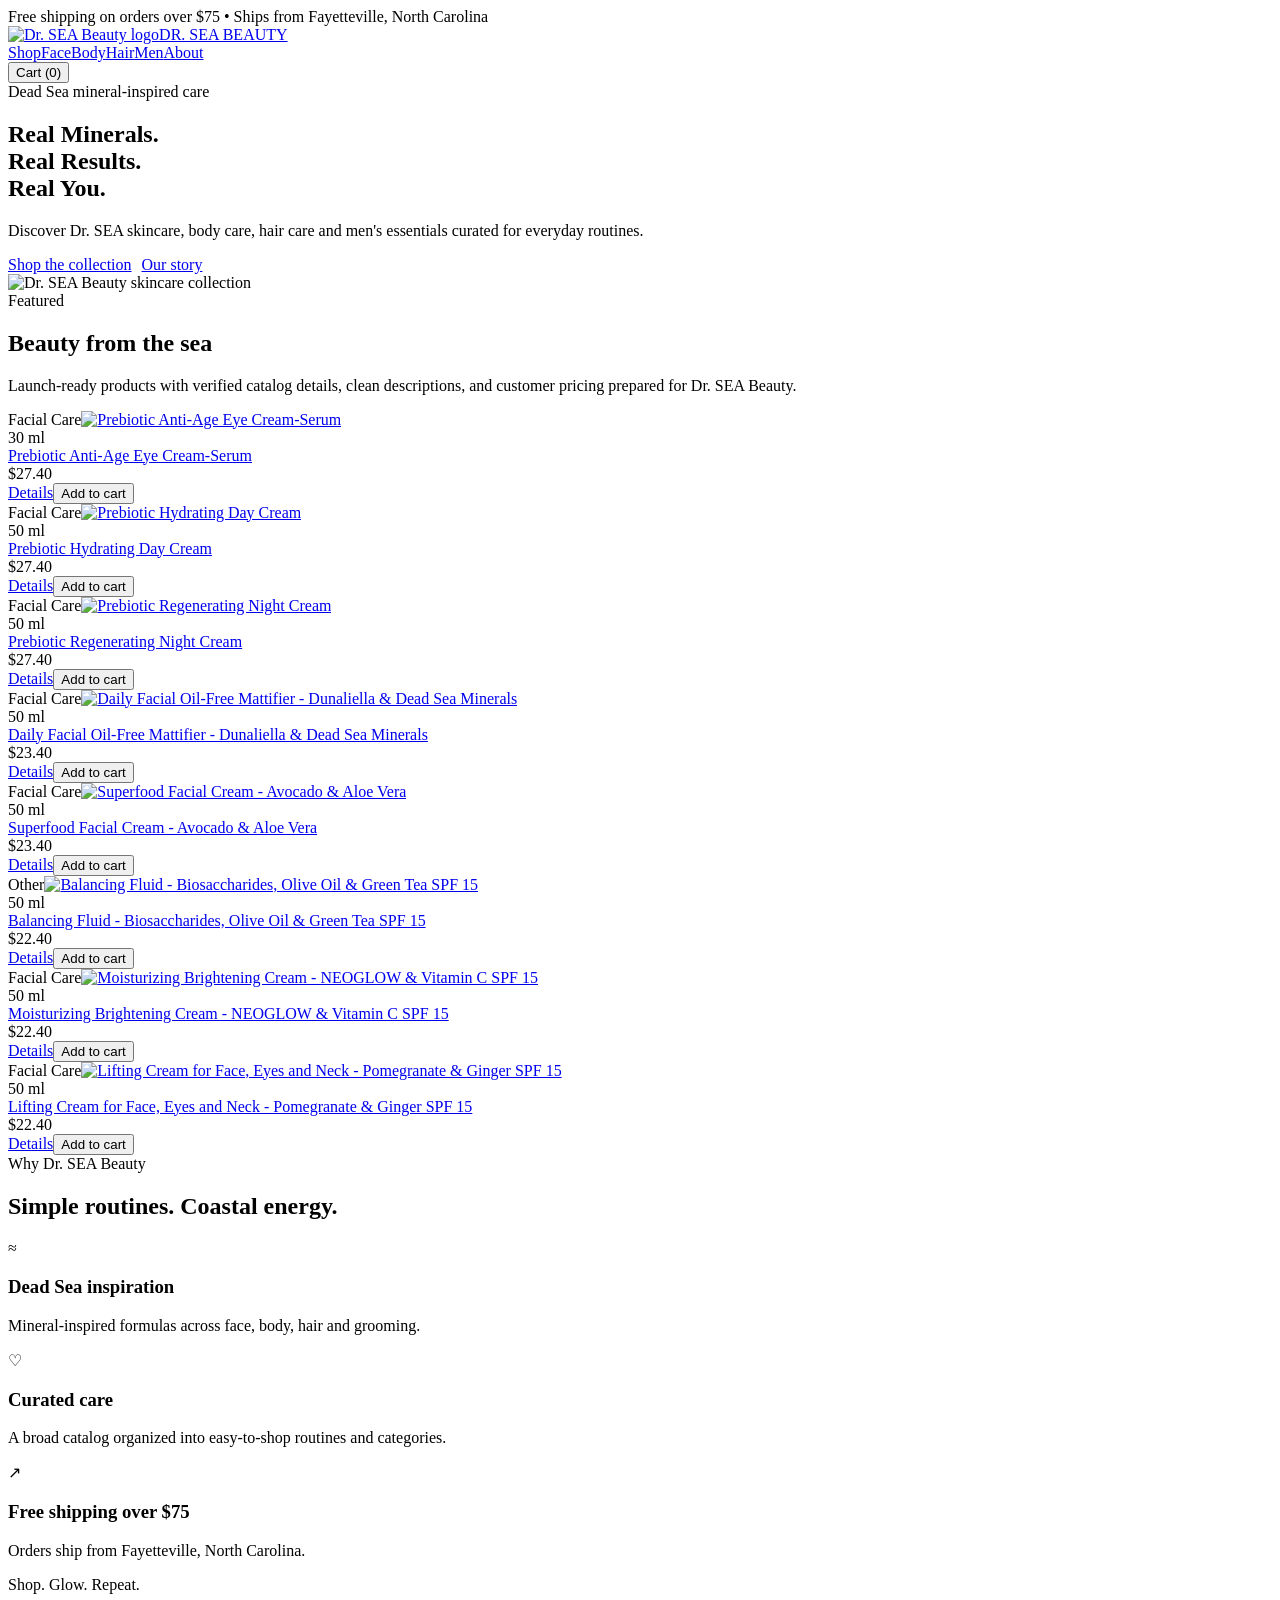
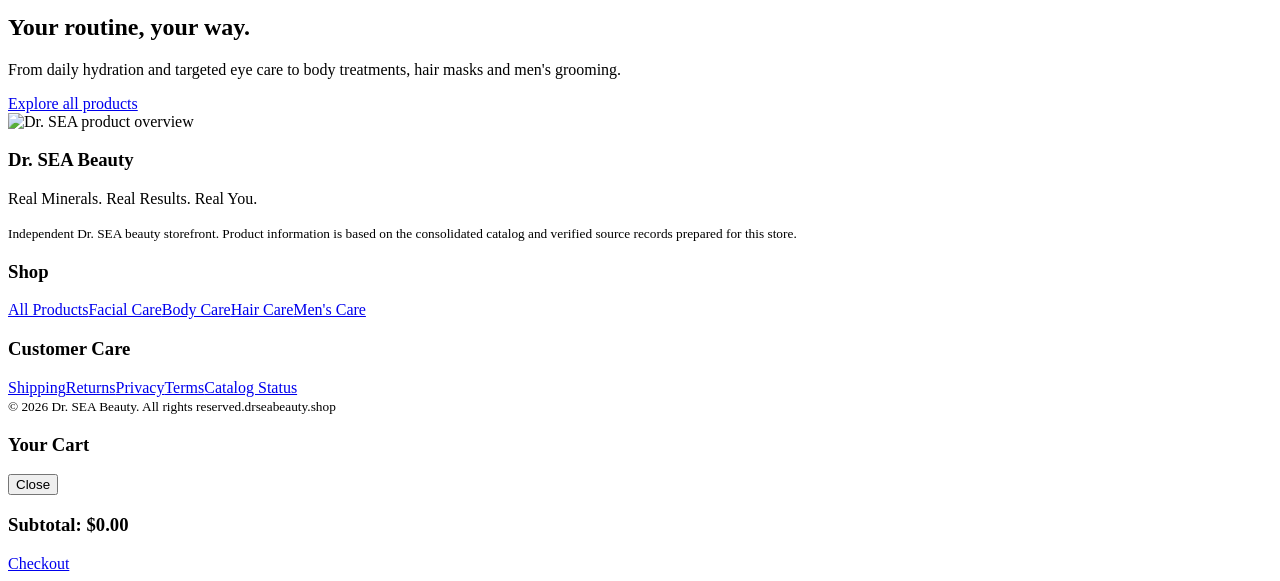
==== index.html @ 1efae799 "Launch Dr. SEA Beauty storefront" ====
<!doctype html><html lang="en"><head><meta charset="utf-8"><meta name="viewport" content="width=device-width,initial-scale=1">
<title>Dr. SEA Beauty | Dead Sea Skincare, Body &amp; Hair Care</title><meta name="description" content="Shop Dr. SEA Beauty for Dead Sea mineral-inspired skincare, body care, hair care and men&#x27;s grooming. Free shipping on orders over $75."><link rel="canonical" href="https://drseabeauty.shop/">
<meta name="theme-color" content="#164b5d"><link rel="icon" href="assets/images/logo.png"><link rel="stylesheet" href="assets/css/site.css"></head><body>
<div class="announcement">Free shipping on orders over $75 • Ships from Fayetteville, North Carolina</div>
<header class="header"><div class="container nav">
<a class="brand" href="index.html"><img src="assets/images/logo.png" alt="Dr. SEA Beauty logo"><span>DR. SEA BEAUTY</span></a>
<nav class="navlinks"><a href="shop.html">Shop</a><a href="shop.html?category=Facial%20Care">Face</a><a href="shop.html?category=Body%20Care">Body</a><a href="shop.html?category=Hair%20Care">Hair</a><a href="shop.html?category=Men%27s%20Care">Men</a><a href="about.html">About</a></nav>
<button class="cart-btn" onclick="openCart()">Cart (<span data-cart-count>0</span>)</button>
</div></header>
<section class="hero"><div class="container hero-grid"><div><div class="eyebrow">Dead Sea mineral-inspired care</div><h1>Real Minerals.<br>Real Results.<br>Real You.</h1><p>Discover Dr. SEA skincare, body care, hair care and men's essentials curated for everyday routines.</p><div style="display:flex;gap:10px;flex-wrap:wrap"><a class="btn" href="shop.html">Shop the collection</a><a class="btn secondary" href="about.html">Our story</a></div></div><div class="hero-art"><img src="assets/images/hero.png" alt="Dr. SEA Beauty skincare collection"></div></div></section>
<section class="section"><div class="container"><div class="section-head"><div><div class="eyebrow">Featured</div><h2>Beauty from the sea</h2></div><p>Launch-ready products with verified catalog details, clean descriptions, and customer pricing prepared for Dr. SEA Beauty.</p></div><div class="grid"><article class="card" data-category="Facial Care" data-title="prebiotic anti-age eye cream-serum">
<div class="card-media"><span class="badge">Facial Care</span><a href="products/dr-sea-prebiotic-anti-age-eye-cream-serum.html"><img loading="lazy" src="assets/products/DRSEA-1000-main.jpg" alt="Prebiotic Anti-Age Eye Cream-Serum"></a></div>
<div class="card-body"><div class="muted">30 ml</div><a class="card-title" href="products/dr-sea-prebiotic-anti-age-eye-cream-serum.html">Prebiotic Anti-Age Eye Cream-Serum</a><div class="price">$27.40</div>
<div class="card-actions"><a class="btn secondary" href="products/dr-sea-prebiotic-anti-age-eye-cream-serum.html">Details</a><button class="btn" data-add="{&quot;sku&quot;:&quot;DRSEA-1000&quot;,&quot;title&quot;:&quot;Prebiotic Anti-Age Eye Cream-Serum&quot;,&quot;size&quot;:&quot;30 ml&quot;,&quot;price&quot;:27.4,&quot;image&quot;:&quot;assets/products/DRSEA-1000-main.jpg&quot;}">Add to cart</button></div></div></article><article class="card" data-category="Facial Care" data-title="prebiotic hydrating day cream">
<div class="card-media"><span class="badge">Facial Care</span><a href="products/dr-sea-prebiotic-hydrating-day-cream.html"><img loading="lazy" src="assets/products/DRSEA-1001-main.jpg" alt="Prebiotic Hydrating Day Cream"></a></div>
<div class="card-body"><div class="muted">50 ml</div><a class="card-title" href="products/dr-sea-prebiotic-hydrating-day-cream.html">Prebiotic Hydrating Day Cream</a><div class="price">$27.40</div>
<div class="card-actions"><a class="btn secondary" href="products/dr-sea-prebiotic-hydrating-day-cream.html">Details</a><button class="btn" data-add="{&quot;sku&quot;:&quot;DRSEA-1001&quot;,&quot;title&quot;:&quot;Prebiotic Hydrating Day Cream&quot;,&quot;size&quot;:&quot;50 ml&quot;,&quot;price&quot;:27.4,&quot;image&quot;:&quot;assets/products/DRSEA-1001-main.jpg&quot;}">Add to cart</button></div></div></article><article class="card" data-category="Facial Care" data-title="prebiotic regenerating night cream">
<div class="card-media"><span class="badge">Facial Care</span><a href="products/dr-sea-prebiotic-regenerating-night-cream.html"><img loading="lazy" src="assets/products/DRSEA-1002-main.jpg" alt="Prebiotic Regenerating Night Cream"></a></div>
<div class="card-body"><div class="muted">50 ml</div><a class="card-title" href="products/dr-sea-prebiotic-regenerating-night-cream.html">Prebiotic Regenerating Night Cream</a><div class="price">$27.40</div>
<div class="card-actions"><a class="btn secondary" href="products/dr-sea-prebiotic-regenerating-night-cream.html">Details</a><button class="btn" data-add="{&quot;sku&quot;:&quot;DRSEA-1002&quot;,&quot;title&quot;:&quot;Prebiotic Regenerating Night Cream&quot;,&quot;size&quot;:&quot;50 ml&quot;,&quot;price&quot;:27.4,&quot;image&quot;:&quot;assets/products/DRSEA-1002-main.jpg&quot;}">Add to cart</button></div></div></article><article class="card" data-category="Facial Care" data-title="daily facial oil-free mattifier - dunaliella &amp; dead sea minerals">
<div class="card-media"><span class="badge">Facial Care</span><a href="products/dr-sea-daily-facial-oil-free-mattifier-dunaliella-and-dead-sea-minerals.html"><img loading="lazy" src="assets/products/DRSEA-1003-main.jpg" alt="Daily Facial Oil-Free Mattifier - Dunaliella &amp; Dead Sea Minerals"></a></div>
<div class="card-body"><div class="muted">50 ml</div><a class="card-title" href="products/dr-sea-daily-facial-oil-free-mattifier-dunaliella-and-dead-sea-minerals.html">Daily Facial Oil-Free Mattifier - Dunaliella &amp; Dead Sea Minerals</a><div class="price">$23.40</div>
<div class="card-actions"><a class="btn secondary" href="products/dr-sea-daily-facial-oil-free-mattifier-dunaliella-and-dead-sea-minerals.html">Details</a><button class="btn" data-add="{&quot;sku&quot;:&quot;DRSEA-1003&quot;,&quot;title&quot;:&quot;Daily Facial Oil-Free Mattifier - Dunaliella &amp; Dead Sea Minerals&quot;,&quot;size&quot;:&quot;50 ml&quot;,&quot;price&quot;:23.4,&quot;image&quot;:&quot;assets/products/DRSEA-1003-main.jpg&quot;}">Add to cart</button></div></div></article><article class="card" data-category="Facial Care" data-title="superfood facial cream - avocado &amp; aloe vera">
<div class="card-media"><span class="badge">Facial Care</span><a href="products/dr-sea-superfood-facial-cream-avocado-and-aloe-vera.html"><img loading="lazy" src="assets/products/DRSEA-1004-main.jpg" alt="Superfood Facial Cream - Avocado &amp; Aloe Vera"></a></div>
<div class="card-body"><div class="muted">50 ml</div><a class="card-title" href="products/dr-sea-superfood-facial-cream-avocado-and-aloe-vera.html">Superfood Facial Cream - Avocado &amp; Aloe Vera</a><div class="price">$23.40</div>
<div class="card-actions"><a class="btn secondary" href="products/dr-sea-superfood-facial-cream-avocado-and-aloe-vera.html">Details</a><button class="btn" data-add="{&quot;sku&quot;:&quot;DRSEA-1004&quot;,&quot;title&quot;:&quot;Superfood Facial Cream - Avocado &amp; Aloe Vera&quot;,&quot;size&quot;:&quot;50 ml&quot;,&quot;price&quot;:23.4,&quot;image&quot;:&quot;assets/products/DRSEA-1004-main.jpg&quot;}">Add to cart</button></div></div></article><article class="card" data-category="Other" data-title="balancing fluid - biosaccharides, olive oil &amp; green tea spf 15">
<div class="card-media"><span class="badge">Other</span><a href="products/dr-sea-balancing-fluid-biosaccharides-olive-oil-and-green-tea-spf-15.html"><img loading="lazy" src="assets/products/DRSEA-1005-main.jpg" alt="Balancing Fluid - Biosaccharides, Olive Oil &amp; Green Tea SPF 15"></a></div>
<div class="card-body"><div class="muted">50 ml</div><a class="card-title" href="products/dr-sea-balancing-fluid-biosaccharides-olive-oil-and-green-tea-spf-15.html">Balancing Fluid - Biosaccharides, Olive Oil &amp; Green Tea SPF 15</a><div class="price">$22.40</div>
<div class="card-actions"><a class="btn secondary" href="products/dr-sea-balancing-fluid-biosaccharides-olive-oil-and-green-tea-spf-15.html">Details</a><button class="btn" data-add="{&quot;sku&quot;:&quot;DRSEA-1005&quot;,&quot;title&quot;:&quot;Balancing Fluid - Biosaccharides, Olive Oil &amp; Green Tea SPF 15&quot;,&quot;size&quot;:&quot;50 ml&quot;,&quot;price&quot;:22.4,&quot;image&quot;:&quot;assets/products/DRSEA-1005-main.jpg&quot;}">Add to cart</button></div></div></article><article class="card" data-category="Facial Care" data-title="moisturizing brightening cream - neoglow &amp; vitamin c spf 15">
<div class="card-media"><span class="badge">Facial Care</span><a href="products/dr-sea-moisturizing-brightening-cream-neoglow-and-vitamin-c-spf-15.html"><img loading="lazy" src="assets/products/DRSEA-1006-main.jpg" alt="Moisturizing Brightening Cream - NEOGLOW &amp; Vitamin C SPF 15"></a></div>
<div class="card-body"><div class="muted">50 ml</div><a class="card-title" href="products/dr-sea-moisturizing-brightening-cream-neoglow-and-vitamin-c-spf-15.html">Moisturizing Brightening Cream - NEOGLOW &amp; Vitamin C SPF 15</a><div class="price">$22.40</div>
<div class="card-actions"><a class="btn secondary" href="products/dr-sea-moisturizing-brightening-cream-neoglow-and-vitamin-c-spf-15.html">Details</a><button class="btn" data-add="{&quot;sku&quot;:&quot;DRSEA-1006&quot;,&quot;title&quot;:&quot;Moisturizing Brightening Cream - NEOGLOW &amp; Vitamin C SPF 15&quot;,&quot;size&quot;:&quot;50 ml&quot;,&quot;price&quot;:22.4,&quot;image&quot;:&quot;assets/products/DRSEA-1006-main.jpg&quot;}">Add to cart</button></div></div></article><article class="card" data-category="Facial Care" data-title="lifting cream for face, eyes and neck - pomegranate &amp; ginger spf 15">
<div class="card-media"><span class="badge">Facial Care</span><a href="products/dr-sea-lifting-cream-for-face-eyes-and-neck-pomegranate-and-ginger-spf-15.html"><img loading="lazy" src="assets/products/DRSEA-1007-main.jpg" alt="Lifting Cream for Face, Eyes and Neck - Pomegranate &amp; Ginger SPF 15"></a></div>
<div class="card-body"><div class="muted">50 ml</div><a class="card-title" href="products/dr-sea-lifting-cream-for-face-eyes-and-neck-pomegranate-and-ginger-spf-15.html">Lifting Cream for Face, Eyes and Neck - Pomegranate &amp; Ginger SPF 15</a><div class="price">$22.40</div>
<div class="card-actions"><a class="btn secondary" href="products/dr-sea-lifting-cream-for-face-eyes-and-neck-pomegranate-and-ginger-spf-15.html">Details</a><button class="btn" data-add="{&quot;sku&quot;:&quot;DRSEA-1007&quot;,&quot;title&quot;:&quot;Lifting Cream for Face, Eyes and Neck - Pomegranate &amp; Ginger SPF 15&quot;,&quot;size&quot;:&quot;50 ml&quot;,&quot;price&quot;:22.4,&quot;image&quot;:&quot;assets/products/DRSEA-1007-main.jpg&quot;}">Add to cart</button></div></div></article></div></div></section>
<section class="section soft"><div class="container"><div class="section-head"><div><div class="eyebrow">Why Dr. SEA Beauty</div><h2>Simple routines. Coastal energy.</h2></div></div><div class="feature-grid"><div class="feature"><div class="icon">≈</div><h3>Dead Sea inspiration</h3><p class="muted">Mineral-inspired formulas across face, body, hair and grooming.</p></div><div class="feature"><div class="icon">♡</div><h3>Curated care</h3><p class="muted">A broad catalog organized into easy-to-shop routines and categories.</p></div><div class="feature"><div class="icon">↗</div><h3>Free shipping over $75</h3><p class="muted">Orders ship from Fayetteville, North Carolina.</p></div></div></div></section>
<section class="section sand"><div class="container hero-grid" style="min-height:auto"><div><div class="eyebrow">Shop. Glow. Repeat.</div><h2>Your routine, your way.</h2><p class="muted">From daily hydration and targeted eye care to body treatments, hair masks and men's grooming.</p><a class="btn" href="shop.html">Explore all products</a></div><div class="hero-art"><img src="assets/images/overview.png" alt="Dr. SEA product overview"></div></div></section>
<footer class="footer"><div class="container">
<div class="footer-grid"><div><h3>Dr. SEA Beauty</h3><p>Real Minerals. Real Results. Real You.</p><small>Independent Dr. SEA beauty storefront. Product information is based on the consolidated catalog and verified source records prepared for this store.</small></div>
<div><h3>Shop</h3><a href="shop.html">All Products</a><a href="shop.html?category=Facial%20Care">Facial Care</a><a href="shop.html?category=Body%20Care">Body Care</a><a href="shop.html?category=Hair%20Care">Hair Care</a><a href="shop.html?category=Men%27s%20Care">Men's Care</a></div>
<div><h3>Customer Care</h3><a href="shipping.html">Shipping</a><a href="returns.html">Returns</a><a href="privacy.html">Privacy</a><a href="terms.html">Terms</a><a href="catalog-status.html">Catalog Status</a></div></div>
<div class="footer-bottom"><small>© 2026 Dr. SEA Beauty. All rights reserved.</small><small>drseabeauty.shop</small></div>
</div></footer><div id="overlay" class="overlay" onclick="closeCart()"></div><aside id="cartDrawer" class="drawer"><div class="drawer-head"><h3>Your Cart</h3><button class="chip" onclick="closeCart()">Close</button></div><div id="cartItems" class="drawer-items"></div><div class="drawer-total"><div id="shipNote" class="muted"></div><h3>Subtotal: <span id="cartTotal">$0.00</span></h3><a class="btn" href="checkout.html">Checkout</a></div></aside>
<script src="assets/js/site.js"></script></body></html>
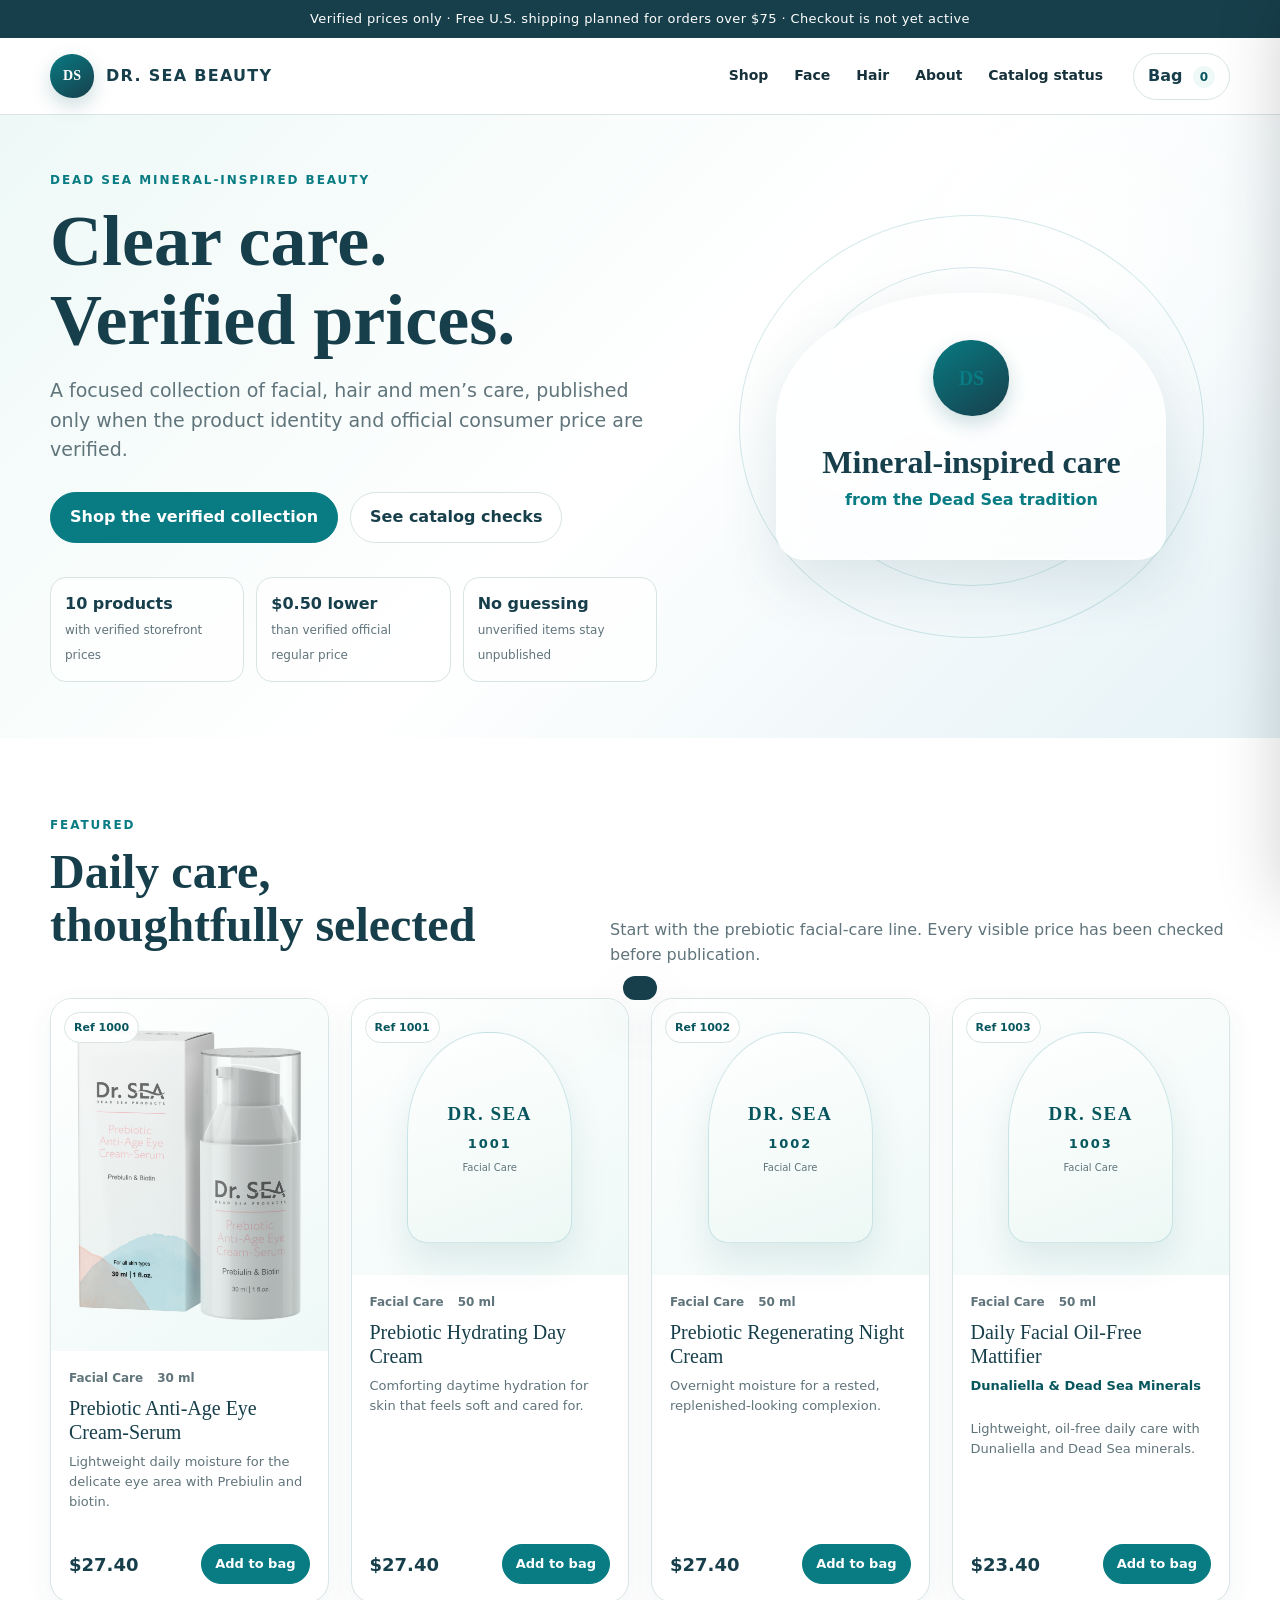
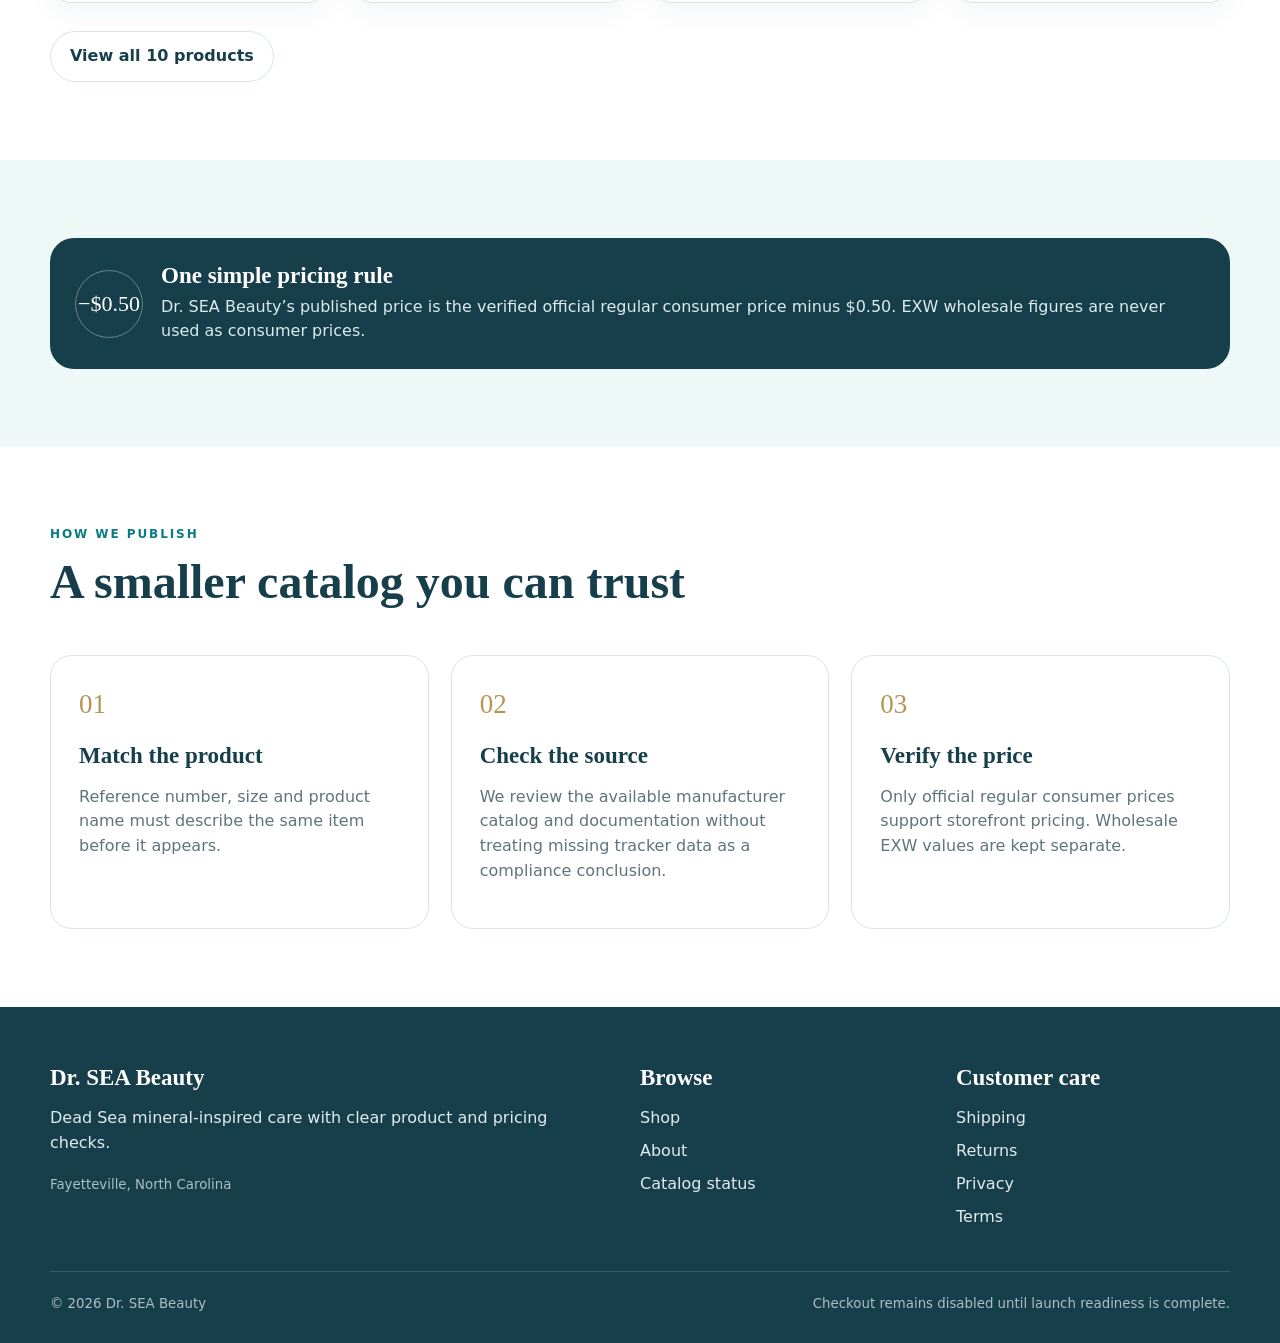
==== commit 269f00d3: "Rebuild storefront around verified catalog sources" ====
--- a/index.html
+++ b/index.html
@@ -1,44 +1,76 @@
-<!doctype html><html lang="en"><head><meta charset="utf-8"><meta name="viewport" content="width=device-width,initial-scale=1">
-<title>Dr. SEA Beauty | Dead Sea Skincare, Body &amp; Hair Care</title><meta name="description" content="Shop Dr. SEA Beauty for Dead Sea mineral-inspired skincare, body care, hair care and men&#x27;s grooming. Free shipping on orders over $75."><link rel="canonical" href="https://drseabeauty.shop/">
-<meta name="theme-color" content="#164b5d"><link rel="icon" href="assets/images/logo.png"><link rel="stylesheet" href="assets/css/site.css"></head><body>
-<div class="announcement">Free shipping on orders over $75 • Ships from Fayetteville, North Carolina</div>
-<header class="header"><div class="container nav">
-<a class="brand" href="index.html"><img src="assets/images/logo.png" alt="Dr. SEA Beauty logo"><span>DR. SEA BEAUTY</span></a>
-<nav class="navlinks"><a href="shop.html">Shop</a><a href="shop.html?category=Facial%20Care">Face</a><a href="shop.html?category=Body%20Care">Body</a><a href="shop.html?category=Hair%20Care">Hair</a><a href="shop.html?category=Men%27s%20Care">Men</a><a href="about.html">About</a></nav>
-<button class="cart-btn" onclick="openCart()">Cart (<span data-cart-count>0</span>)</button>
-</div></header>
-<section class="hero"><div class="container hero-grid"><div><div class="eyebrow">Dead Sea mineral-inspired care</div><h1>Real Minerals.<br>Real Results.<br>Real You.</h1><p>Discover Dr. SEA skincare, body care, hair care and men's essentials curated for everyday routines.</p><div style="display:flex;gap:10px;flex-wrap:wrap"><a class="btn" href="shop.html">Shop the collection</a><a class="btn secondary" href="about.html">Our story</a></div></div><div class="hero-art"><img src="assets/images/hero.png" alt="Dr. SEA Beauty skincare collection"></div></div></section>
-<section class="section"><div class="container"><div class="section-head"><div><div class="eyebrow">Featured</div><h2>Beauty from the sea</h2></div><p>Launch-ready products with verified catalog details, clean descriptions, and customer pricing prepared for Dr. SEA Beauty.</p></div><div class="grid"><article class="card" data-category="Facial Care" data-title="prebiotic anti-age eye cream-serum">
-<div class="card-media"><span class="badge">Facial Care</span><a href="products/dr-sea-prebiotic-anti-age-eye-cream-serum.html"><img loading="lazy" src="assets/products/DRSEA-1000-main.jpg" alt="Prebiotic Anti-Age Eye Cream-Serum"></a></div>
-<div class="card-body"><div class="muted">30 ml</div><a class="card-title" href="products/dr-sea-prebiotic-anti-age-eye-cream-serum.html">Prebiotic Anti-Age Eye Cream-Serum</a><div class="price">$27.40</div>
-<div class="card-actions"><a class="btn secondary" href="products/dr-sea-prebiotic-anti-age-eye-cream-serum.html">Details</a><button class="btn" data-add="{&quot;sku&quot;:&quot;DRSEA-1000&quot;,&quot;title&quot;:&quot;Prebiotic Anti-Age Eye Cream-Serum&quot;,&quot;size&quot;:&quot;30 ml&quot;,&quot;price&quot;:27.4,&quot;image&quot;:&quot;assets/products/DRSEA-1000-main.jpg&quot;}">Add to cart</button></div></div></article><article class="card" data-category="Facial Care" data-title="prebiotic hydrating day cream">
-<div class="card-media"><span class="badge">Facial Care</span><a href="products/dr-sea-prebiotic-hydrating-day-cream.html"><img loading="lazy" src="assets/products/DRSEA-1001-main.jpg" alt="Prebiotic Hydrating Day Cream"></a></div>
-<div class="card-body"><div class="muted">50 ml</div><a class="card-title" href="products/dr-sea-prebiotic-hydrating-day-cream.html">Prebiotic Hydrating Day Cream</a><div class="price">$27.40</div>
-<div class="card-actions"><a class="btn secondary" href="products/dr-sea-prebiotic-hydrating-day-cream.html">Details</a><button class="btn" data-add="{&quot;sku&quot;:&quot;DRSEA-1001&quot;,&quot;title&quot;:&quot;Prebiotic Hydrating Day Cream&quot;,&quot;size&quot;:&quot;50 ml&quot;,&quot;price&quot;:27.4,&quot;image&quot;:&quot;assets/products/DRSEA-1001-main.jpg&quot;}">Add to cart</button></div></div></article><article class="card" data-category="Facial Care" data-title="prebiotic regenerating night cream">
-<div class="card-media"><span class="badge">Facial Care</span><a href="products/dr-sea-prebiotic-regenerating-night-cream.html"><img loading="lazy" src="assets/products/DRSEA-1002-main.jpg" alt="Prebiotic Regenerating Night Cream"></a></div>
-<div class="card-body"><div class="muted">50 ml</div><a class="card-title" href="products/dr-sea-prebiotic-regenerating-night-cream.html">Prebiotic Regenerating Night Cream</a><div class="price">$27.40</div>
-<div class="card-actions"><a class="btn secondary" href="products/dr-sea-prebiotic-regenerating-night-cream.html">Details</a><button class="btn" data-add="{&quot;sku&quot;:&quot;DRSEA-1002&quot;,&quot;title&quot;:&quot;Prebiotic Regenerating Night Cream&quot;,&quot;size&quot;:&quot;50 ml&quot;,&quot;price&quot;:27.4,&quot;image&quot;:&quot;assets/products/DRSEA-1002-main.jpg&quot;}">Add to cart</button></div></div></article><article class="card" data-category="Facial Care" data-title="daily facial oil-free mattifier - dunaliella &amp; dead sea minerals">
-<div class="card-media"><span class="badge">Facial Care</span><a href="products/dr-sea-daily-facial-oil-free-mattifier-dunaliella-and-dead-sea-minerals.html"><img loading="lazy" src="assets/products/DRSEA-1003-main.jpg" alt="Daily Facial Oil-Free Mattifier - Dunaliella &amp; Dead Sea Minerals"></a></div>
-<div class="card-body"><div class="muted">50 ml</div><a class="card-title" href="products/dr-sea-daily-facial-oil-free-mattifier-dunaliella-and-dead-sea-minerals.html">Daily Facial Oil-Free Mattifier - Dunaliella &amp; Dead Sea Minerals</a><div class="price">$23.40</div>
-<div class="card-actions"><a class="btn secondary" href="products/dr-sea-daily-facial-oil-free-mattifier-dunaliella-and-dead-sea-minerals.html">Details</a><button class="btn" data-add="{&quot;sku&quot;:&quot;DRSEA-1003&quot;,&quot;title&quot;:&quot;Daily Facial Oil-Free Mattifier - Dunaliella &amp; Dead Sea Minerals&quot;,&quot;size&quot;:&quot;50 ml&quot;,&quot;price&quot;:23.4,&quot;image&quot;:&quot;assets/products/DRSEA-1003-main.jpg&quot;}">Add to cart</button></div></div></article><article class="card" data-category="Facial Care" data-title="superfood facial cream - avocado &amp; aloe vera">
-<div class="card-media"><span class="badge">Facial Care</span><a href="products/dr-sea-superfood-facial-cream-avocado-and-aloe-vera.html"><img loading="lazy" src="assets/products/DRSEA-1004-main.jpg" alt="Superfood Facial Cream - Avocado &amp; Aloe Vera"></a></div>
-<div class="card-body"><div class="muted">50 ml</div><a class="card-title" href="products/dr-sea-superfood-facial-cream-avocado-and-aloe-vera.html">Superfood Facial Cream - Avocado &amp; Aloe Vera</a><div class="price">$23.40</div>
-<div class="card-actions"><a class="btn secondary" href="products/dr-sea-superfood-facial-cream-avocado-and-aloe-vera.html">Details</a><button class="btn" data-add="{&quot;sku&quot;:&quot;DRSEA-1004&quot;,&quot;title&quot;:&quot;Superfood Facial Cream - Avocado &amp; Aloe Vera&quot;,&quot;size&quot;:&quot;50 ml&quot;,&quot;price&quot;:23.4,&quot;image&quot;:&quot;assets/products/DRSEA-1004-main.jpg&quot;}">Add to cart</button></div></div></article><article class="card" data-category="Other" data-title="balancing fluid - biosaccharides, olive oil &amp; green tea spf 15">
-<div class="card-media"><span class="badge">Other</span><a href="products/dr-sea-balancing-fluid-biosaccharides-olive-oil-and-green-tea-spf-15.html"><img loading="lazy" src="assets/products/DRSEA-1005-main.jpg" alt="Balancing Fluid - Biosaccharides, Olive Oil &amp; Green Tea SPF 15"></a></div>
-<div class="card-body"><div class="muted">50 ml</div><a class="card-title" href="products/dr-sea-balancing-fluid-biosaccharides-olive-oil-and-green-tea-spf-15.html">Balancing Fluid - Biosaccharides, Olive Oil &amp; Green Tea SPF 15</a><div class="price">$22.40</div>
-<div class="card-actions"><a class="btn secondary" href="products/dr-sea-balancing-fluid-biosaccharides-olive-oil-and-green-tea-spf-15.html">Details</a><button class="btn" data-add="{&quot;sku&quot;:&quot;DRSEA-1005&quot;,&quot;title&quot;:&quot;Balancing Fluid - Biosaccharides, Olive Oil &amp; Green Tea SPF 15&quot;,&quot;size&quot;:&quot;50 ml&quot;,&quot;price&quot;:22.4,&quot;image&quot;:&quot;assets/products/DRSEA-1005-main.jpg&quot;}">Add to cart</button></div></div></article><article class="card" data-category="Facial Care" data-title="moisturizing brightening cream - neoglow &amp; vitamin c spf 15">
-<div class="card-media"><span class="badge">Facial Care</span><a href="products/dr-sea-moisturizing-brightening-cream-neoglow-and-vitamin-c-spf-15.html"><img loading="lazy" src="assets/products/DRSEA-1006-main.jpg" alt="Moisturizing Brightening Cream - NEOGLOW &amp; Vitamin C SPF 15"></a></div>
-<div class="card-body"><div class="muted">50 ml</div><a class="card-title" href="products/dr-sea-moisturizing-brightening-cream-neoglow-and-vitamin-c-spf-15.html">Moisturizing Brightening Cream - NEOGLOW &amp; Vitamin C SPF 15</a><div class="price">$22.40</div>
-<div class="card-actions"><a class="btn secondary" href="products/dr-sea-moisturizing-brightening-cream-neoglow-and-vitamin-c-spf-15.html">Details</a><button class="btn" data-add="{&quot;sku&quot;:&quot;DRSEA-1006&quot;,&quot;title&quot;:&quot;Moisturizing Brightening Cream - NEOGLOW &amp; Vitamin C SPF 15&quot;,&quot;size&quot;:&quot;50 ml&quot;,&quot;price&quot;:22.4,&quot;image&quot;:&quot;assets/products/DRSEA-1006-main.jpg&quot;}">Add to cart</button></div></div></article><article class="card" data-category="Facial Care" data-title="lifting cream for face, eyes and neck - pomegranate &amp; ginger spf 15">
-<div class="card-media"><span class="badge">Facial Care</span><a href="products/dr-sea-lifting-cream-for-face-eyes-and-neck-pomegranate-and-ginger-spf-15.html"><img loading="lazy" src="assets/products/DRSEA-1007-main.jpg" alt="Lifting Cream for Face, Eyes and Neck - Pomegranate &amp; Ginger SPF 15"></a></div>
-<div class="card-body"><div class="muted">50 ml</div><a class="card-title" href="products/dr-sea-lifting-cream-for-face-eyes-and-neck-pomegranate-and-ginger-spf-15.html">Lifting Cream for Face, Eyes and Neck - Pomegranate &amp; Ginger SPF 15</a><div class="price">$22.40</div>
-<div class="card-actions"><a class="btn secondary" href="products/dr-sea-lifting-cream-for-face-eyes-and-neck-pomegranate-and-ginger-spf-15.html">Details</a><button class="btn" data-add="{&quot;sku&quot;:&quot;DRSEA-1007&quot;,&quot;title&quot;:&quot;Lifting Cream for Face, Eyes and Neck - Pomegranate &amp; Ginger SPF 15&quot;,&quot;size&quot;:&quot;50 ml&quot;,&quot;price&quot;:22.4,&quot;image&quot;:&quot;assets/products/DRSEA-1007-main.jpg&quot;}">Add to cart</button></div></div></article></div></div></section>
-<section class="section soft"><div class="container"><div class="section-head"><div><div class="eyebrow">Why Dr. SEA Beauty</div><h2>Simple routines. Coastal energy.</h2></div></div><div class="feature-grid"><div class="feature"><div class="icon">≈</div><h3>Dead Sea inspiration</h3><p class="muted">Mineral-inspired formulas across face, body, hair and grooming.</p></div><div class="feature"><div class="icon">♡</div><h3>Curated care</h3><p class="muted">A broad catalog organized into easy-to-shop routines and categories.</p></div><div class="feature"><div class="icon">↗</div><h3>Free shipping over $75</h3><p class="muted">Orders ship from Fayetteville, North Carolina.</p></div></div></div></section>
-<section class="section sand"><div class="container hero-grid" style="min-height:auto"><div><div class="eyebrow">Shop. Glow. Repeat.</div><h2>Your routine, your way.</h2><p class="muted">From daily hydration and targeted eye care to body treatments, hair masks and men's grooming.</p><a class="btn" href="shop.html">Explore all products</a></div><div class="hero-art"><img src="assets/images/overview.png" alt="Dr. SEA product overview"></div></div></section>
-<footer class="footer"><div class="container">
-<div class="footer-grid"><div><h3>Dr. SEA Beauty</h3><p>Real Minerals. Real Results. Real You.</p><small>Independent Dr. SEA beauty storefront. Product information is based on the consolidated catalog and verified source records prepared for this store.</small></div>
-<div><h3>Shop</h3><a href="shop.html">All Products</a><a href="shop.html?category=Facial%20Care">Facial Care</a><a href="shop.html?category=Body%20Care">Body Care</a><a href="shop.html?category=Hair%20Care">Hair Care</a><a href="shop.html?category=Men%27s%20Care">Men's Care</a></div>
-<div><h3>Customer Care</h3><a href="shipping.html">Shipping</a><a href="returns.html">Returns</a><a href="privacy.html">Privacy</a><a href="terms.html">Terms</a><a href="catalog-status.html">Catalog Status</a></div></div>
-<div class="footer-bottom"><small>© 2026 Dr. SEA Beauty. All rights reserved.</small><small>drseabeauty.shop</small></div>
-</div></footer><div id="overlay" class="overlay" onclick="closeCart()"></div><aside id="cartDrawer" class="drawer"><div class="drawer-head"><h3>Your Cart</h3><button class="chip" onclick="closeCart()">Close</button></div><div id="cartItems" class="drawer-items"></div><div class="drawer-total"><div id="shipNote" class="muted"></div><h3>Subtotal: <span id="cartTotal">$0.00</span></h3><a class="btn" href="checkout.html">Checkout</a></div></aside>
-<script src="assets/js/site.js"></script></body></html>+<!doctype html>
+<html lang="en">
+<head>
+  <meta charset="utf-8">
+  <meta name="viewport" content="width=device-width, initial-scale=1">
+  <meta name="description" content="Shop Dr. SEA Beauty's verified-price collection of Dead Sea mineral-inspired facial, hair and men's care.">
+  <meta name="referrer" content="strict-origin-when-cross-origin">
+  <title>Dr. SEA Beauty | Dead Sea Mineral-Inspired Care</title>
+  <link rel="canonical" href="https://drseabeauty.shop/">
+  <link rel="stylesheet" href="assets/css/site.css">
+  <script src="assets/js/catalog.js" defer></script>
+  <script src="assets/js/site.js" defer></script>
+</head>
+<body>
+  <a class="skip-link" href="#main">Skip to content</a>
+  <div class="announcement">Verified prices only · Free U.S. shipping planned for orders over $75 · Checkout is not yet active</div>
+  <header class="header">
+    <div class="container nav">
+      <a class="brand" href="index.html" aria-label="Dr. SEA Beauty home"><span class="brand-mark" aria-hidden="true">DS</span>DR. SEA BEAUTY</a>
+      <nav class="navlinks" aria-label="Primary navigation">
+        <a href="shop.html">Shop</a><a href="shop.html?category=Facial+Care">Face</a><a href="shop.html?category=Hair+Care">Hair</a><a href="about.html">About</a><a href="catalog-status.html">Catalog status</a>
+      </nav>
+      <button class="cart-btn" type="button" data-open-cart aria-label="Open shopping bag">Bag <span class="cart-count" data-cart-count>0</span></button>
+    </div>
+  </header>
+
+  <main id="main">
+    <section class="hero">
+      <div class="container hero-grid">
+        <div>
+          <div class="eyebrow">Dead Sea mineral-inspired beauty</div>
+          <h1>Clear care. Verified prices.</h1>
+          <p>A focused collection of facial, hair and men’s care, published only when the product identity and official consumer price are verified.</p>
+          <div class="button-row"><a class="btn" href="shop.html">Shop the verified collection</a><a class="btn secondary" href="catalog-status.html">See catalog checks</a></div>
+          <div class="proof-strip">
+            <div><strong>10 products</strong><span>with verified storefront prices</span></div>
+            <div><strong>$0.50 lower</strong><span>than verified official regular price</span></div>
+            <div><strong>No guessing</strong><span>unverified items stay unpublished</span></div>
+          </div>
+        </div>
+        <div class="hero-panel" aria-hidden="true">
+          <div class="hero-orbit"></div><div class="hero-orbit"></div>
+          <div class="hero-product"><span class="brand-mark">DS</span><strong>Mineral-inspired care</strong><span>from the Dead Sea tradition</span></div>
+        </div>
+      </div>
+    </section>
+
+    <section class="section">
+      <div class="container">
+        <div class="section-head"><div><div class="eyebrow">Featured</div><h2>Daily care, thoughtfully selected</h2></div><p>Start with the prebiotic facial-care line. Every visible price has been checked before publication.</p></div>
+        <div class="grid" data-featured-products aria-live="polite"></div>
+        <div class="button-row"><a class="btn secondary" href="shop.html">View all 10 products</a></div>
+      </div>
+    </section>
+
+    <section class="section soft">
+      <div class="container">
+        <div class="pricing-banner"><div class="seal">−$0.50</div><div><h3>One simple pricing rule</h3><p>Dr. SEA Beauty’s published price is the verified official regular consumer price minus $0.50. EXW wholesale figures are never used as consumer prices.</p></div></div>
+      </div>
+    </section>
+
+    <section class="section">
+      <div class="container">
+        <div class="section-head"><div><div class="eyebrow">How we publish</div><h2>A smaller catalog you can trust</h2></div></div>
+        <div class="feature-grid">
+          <article class="feature"><span class="feature-index">01</span><h3>Match the product</h3><p class="muted">Reference number, size and product name must describe the same item before it appears.</p></article>
+          <article class="feature"><span class="feature-index">02</span><h3>Check the source</h3><p class="muted">We review the available manufacturer catalog and documentation without treating missing tracker data as a compliance conclusion.</p></article>
+          <article class="feature"><span class="feature-index">03</span><h3>Verify the price</h3><p class="muted">Only official regular consumer prices support storefront pricing. Wholesale EXW values are kept separate.</p></article>
+        </div>
+      </div>
+    </section>
+  </main>
+
+  <footer class="footer"><div class="container"><div class="footer-grid"><div><h3>Dr. SEA Beauty</h3><p>Dead Sea mineral-inspired care with clear product and pricing checks.</p><small>Fayetteville, North Carolina</small></div><div><h3>Browse</h3><a href="shop.html">Shop</a><a href="about.html">About</a><a href="catalog-status.html">Catalog status</a></div><div><h3>Customer care</h3><a href="shipping.html">Shipping</a><a href="returns.html">Returns</a><a href="privacy.html">Privacy</a><a href="terms.html">Terms</a></div></div><div class="footer-bottom"><small>© 2026 Dr. SEA Beauty</small><small>Checkout remains disabled until launch readiness is complete.</small></div></div></footer>
+</body>
+</html>
--- a/assets/css/site.css
+++ b/assets/css/site.css
@@ -0,0 +1,208 @@
+:root {
+  --sea: #087b83;
+  --sea-dark: #07565e;
+  --deep: #173f4b;
+  --foam: #eef9f7;
+  --blue: #e5f2f6;
+  --sand: #f5f0e8;
+  --gold: #b89454;
+  --ink: #17313b;
+  --muted: #60747b;
+  --white: #fff;
+  --line: #d8e5e4;
+  --warning: #fff7dd;
+  --shadow: 0 22px 60px rgba(17, 71, 82, .12);
+  --radius: 24px;
+}
+
+* { box-sizing: border-box; }
+html { scroll-behavior: smooth; }
+body { margin: 0; font-family: Inter, ui-sans-serif, system-ui, -apple-system, BlinkMacSystemFont, "Segoe UI", sans-serif; color: var(--ink); background: #fff; line-height: 1.55; }
+body.drawer-open { overflow: hidden; }
+a { color: inherit; text-decoration: none; }
+img { max-width: 100%; display: block; }
+button, input, select { font: inherit; }
+button, a { -webkit-tap-highlight-color: transparent; }
+:focus-visible { outline: 3px solid #f2c86c; outline-offset: 3px; }
+.container { width: min(1180px, calc(100% - 36px)); margin-inline: auto; }
+.skip-link { position: fixed; z-index: 200; left: 16px; top: -80px; background: var(--deep); color: #fff; padding: 10px 14px; border-radius: 10px; }
+.skip-link:focus { top: 12px; }
+.announcement { background: var(--deep); color: #fff; text-align: center; padding: 9px 16px; font-size: 13px; letter-spacing: .03em; }
+.header { position: sticky; top: 0; z-index: 40; background: rgba(255, 255, 255, .95); backdrop-filter: blur(18px); border-bottom: 1px solid var(--line); }
+.nav { min-height: 76px; display: flex; align-items: center; gap: 28px; }
+.brand { display: inline-flex; align-items: center; gap: 12px; font-weight: 850; letter-spacing: .08em; color: var(--deep); white-space: nowrap; }
+.brand-mark { width: 44px; height: 44px; border-radius: 50% 50% 48% 52%; display: grid; place-items: center; background: linear-gradient(145deg, var(--sea), var(--deep)); color: #fff; font-family: Georgia, serif; font-size: 14px; letter-spacing: 0; box-shadow: 0 8px 20px rgba(7, 86, 94, .2); }
+.brand img { width: 52px; height: 52px; object-fit: contain; }
+.navlinks { margin-left: auto; display: flex; align-items: center; gap: 22px; font-size: 14px; font-weight: 650; }
+.navlinks a { padding: 8px 2px; }
+.navlinks a:hover, .navlinks a[aria-current="page"] { color: var(--sea); }
+.cart-btn { border: 1px solid var(--line); background: #fff; color: var(--deep); border-radius: 999px; padding: 10px 14px; cursor: pointer; font-weight: 750; }
+.cart-count { display: inline-grid; place-items: center; min-width: 22px; height: 22px; margin-left: 5px; padding-inline: 5px; border-radius: 999px; background: var(--foam); color: var(--sea-dark); font-size: 12px; }
+
+h1, h2, h3 { font-family: Georgia, "Times New Roman", serif; line-height: 1.1; color: var(--deep); margin: 0 0 16px; text-wrap: balance; }
+h1 { font-size: clamp(42px, 6vw, 72px); }
+h2 { font-size: clamp(32px, 4vw, 48px); }
+h3 { font-size: 23px; }
+p { margin: 0 0 1rem; }
+.eyebrow { text-transform: uppercase; letter-spacing: .16em; font-size: 12px; font-weight: 850; color: var(--sea); margin-bottom: 12px; }
+.muted { color: var(--muted); }
+.small-text { font-size: 13px; }
+.fine-print { color: var(--muted); font-size: 13px; }
+.btn { display: inline-flex; align-items: center; justify-content: center; gap: 8px; min-height: 46px; padding: 12px 19px; border: 1px solid var(--sea); border-radius: 999px; background: var(--sea); color: #fff; font-weight: 800; cursor: pointer; transition: transform .15s ease, box-shadow .15s ease, background .15s ease; }
+.btn:hover { background: var(--sea-dark); border-color: var(--sea-dark); transform: translateY(-1px); box-shadow: 0 10px 24px rgba(8, 123, 131, .18); }
+.btn.secondary { background: #fff; color: var(--deep); border-color: var(--line); }
+.btn.secondary:hover { background: var(--foam); color: var(--sea-dark); }
+.btn.small { min-height: 40px; padding: 8px 13px; font-size: 13px; }
+.btn.wide { width: 100%; }
+.button-row { display: flex; gap: 12px; flex-wrap: wrap; margin-top: 28px; }
+
+.hero { overflow: hidden; background: radial-gradient(circle at 83% 20%, rgba(255,255,255,.9), transparent 24%), linear-gradient(135deg, var(--foam), #fff 51%, var(--blue)); }
+.hero-grid { min-height: 620px; display: grid; grid-template-columns: 1.08fr .92fr; align-items: center; gap: 56px; padding-block: 56px; }
+.hero p { max-width: 650px; color: var(--muted); font-size: 19px; }
+.hero-panel { position: relative; min-height: 470px; display: grid; place-items: center; }
+.hero-orbit { position: absolute; inset: 5%; border: 1px solid rgba(8, 123, 131, .17); border-radius: 50%; }
+.hero-orbit:nth-child(2) { inset: 16%; }
+.hero-product { position: relative; width: min(390px, 88%); padding: 46px 36px; border: 1px solid rgba(255,255,255,.75); border-radius: 48% 48% 28px 28px; background: rgba(255,255,255,.78); box-shadow: var(--shadow); backdrop-filter: blur(12px); text-align: center; }
+.hero-product .brand-mark { width: 76px; height: 76px; margin: 0 auto 22px; font-size: 20px; }
+.hero-product strong { display: block; font-family: Georgia, serif; font-size: 32px; color: var(--deep); }
+.hero-product span { color: var(--sea); font-weight: 750; }
+.proof-strip { display: grid; grid-template-columns: repeat(3, 1fr); gap: 12px; margin-top: 34px; }
+.proof-strip div { padding: 14px; background: rgba(255,255,255,.72); border: 1px solid var(--line); border-radius: 16px; }
+.proof-strip strong { display: block; color: var(--deep); }
+.proof-strip span { color: var(--muted); font-size: 12px; }
+
+.section { padding: 78px 0; }
+.section.soft { background: var(--foam); }
+.section.sand { background: var(--sand); }
+.section-head { display: flex; align-items: end; justify-content: space-between; gap: 28px; margin-bottom: 30px; }
+.section-head p { max-width: 620px; color: var(--muted); margin: 0; }
+.grid { display: grid; grid-template-columns: repeat(4, minmax(0, 1fr)); gap: 22px; }
+.card { min-width: 0; overflow: hidden; display: flex; flex-direction: column; background: #fff; border: 1px solid var(--line); border-radius: 22px; box-shadow: 0 8px 28px rgba(21, 68, 80, .06); transition: transform .18s ease, box-shadow .18s ease; }
+.card:hover { transform: translateY(-4px); box-shadow: 0 18px 38px rgba(21, 68, 80, .1); }
+.card-media { position: relative; aspect-ratio: 1 / 1; display: grid; place-items: center; padding: 24px; background: linear-gradient(145deg, #fff, var(--foam)); }
+.card-media .product-image { width: 100%; height: 100%; object-fit: contain; mix-blend-mode: multiply; }
+.badge { position: absolute; z-index: 2; top: 13px; left: 13px; padding: 6px 9px; border: 1px solid var(--line); border-radius: 999px; background: rgba(255,255,255,.93); color: var(--sea-dark); font-size: 11px; font-weight: 850; }
+.product-placeholder { width: 72%; aspect-ratio: .78; display: flex; flex-direction: column; align-items: center; justify-content: center; gap: 6px; border: 1px solid rgba(8,123,131,.18); border-radius: 48% 48% 20px 20px; background: linear-gradient(160deg, #fff, #edf8f5); box-shadow: 0 18px 35px rgba(18,90,96,.1); color: var(--sea-dark); text-align: center; }
+.product-placeholder span { font-family: Georgia, serif; font-size: 19px; font-weight: 800; letter-spacing: .08em; }
+.product-placeholder strong { font-size: 13px; letter-spacing: .15em; }
+.product-placeholder small { color: var(--muted); font-size: 10px; }
+.card-body { flex: 1; display: flex; flex-direction: column; gap: 8px; padding: 18px; }
+.product-meta { display: flex; flex-wrap: wrap; gap: 8px 14px; color: var(--muted); font-size: 12px; font-weight: 700; }
+.card-title { color: var(--deep); font-family: Georgia, serif; font-size: 20px; line-height: 1.2; }
+.card-title:hover { color: var(--sea); }
+.card-subtitle { min-height: 35px; color: var(--sea-dark); font-size: 13px; font-weight: 700; }
+.card-copy { color: var(--muted); font-size: 13px; }
+.card-footer { margin-top: auto; padding-top: 8px; display: flex; align-items: center; justify-content: space-between; gap: 10px; }
+.price { color: var(--deep); font-size: 18px; font-weight: 900; }
+.pricing-banner { padding: 25px; display: grid; grid-template-columns: auto 1fr; gap: 18px; align-items: center; background: var(--deep); color: #fff; border-radius: var(--radius); }
+.pricing-banner .seal { width: 68px; height: 68px; display: grid; place-items: center; border: 1px solid rgba(255,255,255,.35); border-radius: 50%; color: #fff; font-family: Georgia, serif; font-size: 22px; }
+.pricing-banner h3 { color: #fff; margin-bottom: 6px; }
+.pricing-banner p { margin: 0; color: #dcebec; }
+.feature-grid { display: grid; grid-template-columns: repeat(3, 1fr); gap: 22px; }
+.feature { padding: 28px; border: 1px solid var(--line); border-radius: 22px; background: #fff; }
+.feature-index { display: block; margin-bottom: 18px; color: var(--gold); font-family: Georgia, serif; font-size: 27px; }
+
+.page-hero { padding: 72px 0; background: linear-gradient(135deg, var(--foam), #fff); }
+.page-hero p { max-width: 700px; color: var(--muted); font-size: 18px; }
+.shop-tools { display: grid; grid-template-columns: minmax(240px, 1fr) 220px; gap: 12px; margin: 24px 0 16px; }
+.search, .select { width: 100%; min-height: 48px; padding: 11px 14px; border: 1px solid var(--line); border-radius: 14px; background: #fff; color: var(--ink); }
+.filter-row { display: flex; align-items: center; justify-content: space-between; gap: 16px; flex-wrap: wrap; margin-bottom: 25px; }
+.chips { display: flex; gap: 9px; flex-wrap: wrap; }
+.chip { padding: 8px 12px; border: 1px solid var(--line); border-radius: 999px; background: #fff; color: var(--deep); cursor: pointer; font-size: 13px; font-weight: 750; }
+.chip:hover { background: var(--foam); border-color: #acd2d0; }
+.full-span { grid-column: 1 / -1; }
+
+.product-page { padding: 58px 0 82px; }
+.product-grid { display: grid; grid-template-columns: minmax(0, 1fr) minmax(0, .9fr); gap: 56px; align-items: start; }
+.product-media-large { min-height: 580px; aspect-ratio: 1 / 1; display: grid; place-items: center; padding: 48px; border: 1px solid var(--line); border-radius: 28px; background: linear-gradient(145deg, #fff, var(--foam)); }
+.product-media-large .product-image { width: 100%; height: 100%; object-fit: contain; mix-blend-mode: multiply; }
+.product-media-large .product-placeholder { width: 58%; }
+.product-info { padding-top: 12px; }
+.product-info h1 { margin-top: 12px; font-size: clamp(38px, 5vw, 60px); }
+.product-subtitle { color: var(--sea-dark); font-size: 19px; font-weight: 700; }
+.product-price { margin: 22px 0 14px; color: var(--deep); font-size: 31px; font-weight: 900; }
+.product-copy { color: #425e67; font-size: 18px; }
+.highlight-list { margin: 24px 0; padding: 0; display: grid; grid-template-columns: repeat(3, 1fr); gap: 10px; list-style: none; }
+.highlight-list li { padding: 13px; border-radius: 14px; background: var(--foam); color: var(--deep); font-size: 13px; font-weight: 700; }
+.back-link { display: inline-block; margin-bottom: 22px; color: var(--sea-dark); font-weight: 750; }
+.pricing-note { margin-top: 18px; padding: 15px 17px; border: 1px solid #ecd797; border-radius: 16px; background: var(--warning); color: #6f5b20; font-size: 14px; }
+
+.stat-grid { display: grid; grid-template-columns: repeat(4, 1fr); gap: 18px; }
+.stat { padding: 25px; border: 1px solid var(--line); border-radius: 20px; background: #fff; }
+.stat strong { display: block; color: var(--deep); font-family: Georgia, serif; font-size: 36px; }
+.stat span { color: var(--muted); font-size: 13px; }
+.table-wrap { overflow-x: auto; border: 1px solid var(--line); border-radius: 18px; }
+.status-table { width: 100%; border-collapse: collapse; min-width: 700px; }
+.status-table th, .status-table td { padding: 15px 17px; border-bottom: 1px solid var(--line); text-align: left; vertical-align: top; }
+.status-table th { background: var(--foam); color: var(--deep); font-size: 13px; }
+.status-table tr:last-child td { border-bottom: 0; }
+.status-pill { display: inline-block; padding: 6px 10px; border-radius: 999px; background: var(--sand); color: #6d552a; font-size: 11px; font-weight: 850; white-space: nowrap; }
+.notice { padding: 17px 19px; border: 1px solid #ecd797; border-radius: 16px; background: var(--warning); color: #725e20; }
+.prose { width: min(820px, 100%); font-size: 17px; }
+.prose h2 { margin-top: 36px; font-size: 32px; }
+.empty { padding: 42px 24px; border: 1px dashed #b9cdcc; border-radius: 18px; text-align: center; color: var(--muted); }
+.empty h1, .empty h2, .empty h3 { color: var(--deep); }
+.launch-panel { padding: 34px; display: grid; grid-template-columns: auto 1fr; gap: 22px; align-items: start; border: 1px solid var(--line); border-radius: 24px; background: var(--foam); }
+.launch-icon { width: 62px; height: 62px; display: grid; place-items: center; border-radius: 50%; background: #fff; color: var(--sea-dark); font-size: 28px; }
+
+.overlay { display: none; position: fixed; inset: 0; z-index: 90; background: rgba(14, 37, 44, .46); }
+.overlay.open { display: block; }
+.drawer { position: fixed; top: 0; right: -460px; z-index: 100; width: min(440px, 100%); height: 100%; padding: 24px; display: flex; flex-direction: column; background: #fff; box-shadow: -20px 0 60px rgba(0,0,0,.18); transition: right .25s ease; }
+.drawer.open { right: 0; }
+.drawer-head { display: flex; align-items: start; justify-content: space-between; gap: 18px; }
+.drawer-head h2 { font-size: 32px; }
+.icon-btn { width: 42px; height: 42px; border: 1px solid var(--line); border-radius: 50%; background: #fff; color: var(--deep); cursor: pointer; font-size: 25px; line-height: 1; }
+.drawer-items { flex: 1; overflow-y: auto; padding-block: 10px; }
+.drawer-item { display: grid; grid-template-columns: 1fr auto auto; gap: 12px; align-items: center; padding: 16px 0; border-bottom: 1px solid var(--line); }
+.quantity-controls { display: flex; align-items: center; gap: 7px; }
+.quantity-controls button { width: 28px; height: 28px; border: 1px solid var(--line); border-radius: 50%; background: #fff; cursor: pointer; }
+.drawer-total { padding-top: 17px; border-top: 1px solid var(--line); }
+.total-row { display: flex; justify-content: space-between; margin-bottom: 8px; font-size: 18px; }
+.toast { position: fixed; left: 50%; bottom: -100px; z-index: 120; max-width: calc(100% - 32px); transform: translateX(-50%); padding: 12px 17px; border-radius: 999px; background: var(--deep); color: #fff; box-shadow: var(--shadow); transition: bottom .25s ease; font-size: 14px; }
+.toast.show { bottom: 24px; }
+
+.footer { padding: 58px 0 28px; background: var(--deep); color: #dfecee; }
+.footer-grid { display: grid; grid-template-columns: 2fr 1fr 1fr; gap: 42px; }
+.footer h3 { color: #fff; }
+.footer a { display: block; margin: 8px 0; color: #dfecee; }
+.footer a:hover { color: #fff; }
+.footer small { color: #a9c0c7; }
+.footer-bottom { margin-top: 34px; padding-top: 22px; display: flex; justify-content: space-between; gap: 20px; border-top: 1px solid rgba(255,255,255,.14); }
+.footer-bottom small a { display: inline; margin: 0; }
+
+@media (max-width: 980px) {
+  .grid { grid-template-columns: repeat(2, minmax(0, 1fr)); }
+  .hero-grid, .product-grid { grid-template-columns: 1fr; }
+  .hero-grid { min-height: auto; }
+  .hero-panel { min-height: 410px; }
+  .product-media-large { min-height: 500px; }
+  .stat-grid { grid-template-columns: repeat(2, 1fr); }
+  .feature-grid { grid-template-columns: 1fr; }
+  .nav { flex-wrap: wrap; padding-block: 12px; gap: 12px 20px; }
+  .navlinks { order: 3; width: 100%; margin-left: 0; justify-content: center; overflow-x: auto; }
+  .cart-btn { margin-left: auto; }
+}
+
+@media (max-width: 650px) {
+  .container { width: min(100% - 28px, 1180px); }
+  .section { padding: 58px 0; }
+  .grid, .stat-grid, .proof-strip, .highlight-list, .shop-tools { grid-template-columns: 1fr; }
+  .section-head { align-items: start; flex-direction: column; }
+  .hero-grid { padding-block: 46px; }
+  .hero-panel { min-height: 330px; }
+  .hero-product { padding: 38px 24px; }
+  .hero-product strong { font-size: 27px; }
+  .product-media-large { min-height: auto; padding: 30px; }
+  .card-footer { align-items: stretch; flex-direction: column; }
+  .drawer-item { grid-template-columns: 1fr auto; }
+  .drawer-item > strong { grid-column: 1 / -1; }
+  .footer-grid { grid-template-columns: 1fr; }
+  .footer-bottom { flex-direction: column; }
+  .launch-panel, .pricing-banner { grid-template-columns: 1fr; }
+  .navlinks { justify-content: flex-start; }
+}
+
+@media (prefers-reduced-motion: reduce) {
+  html { scroll-behavior: auto; }
+  *, *::before, *::after { animation-duration: .01ms !important; transition-duration: .01ms !important; }
+}
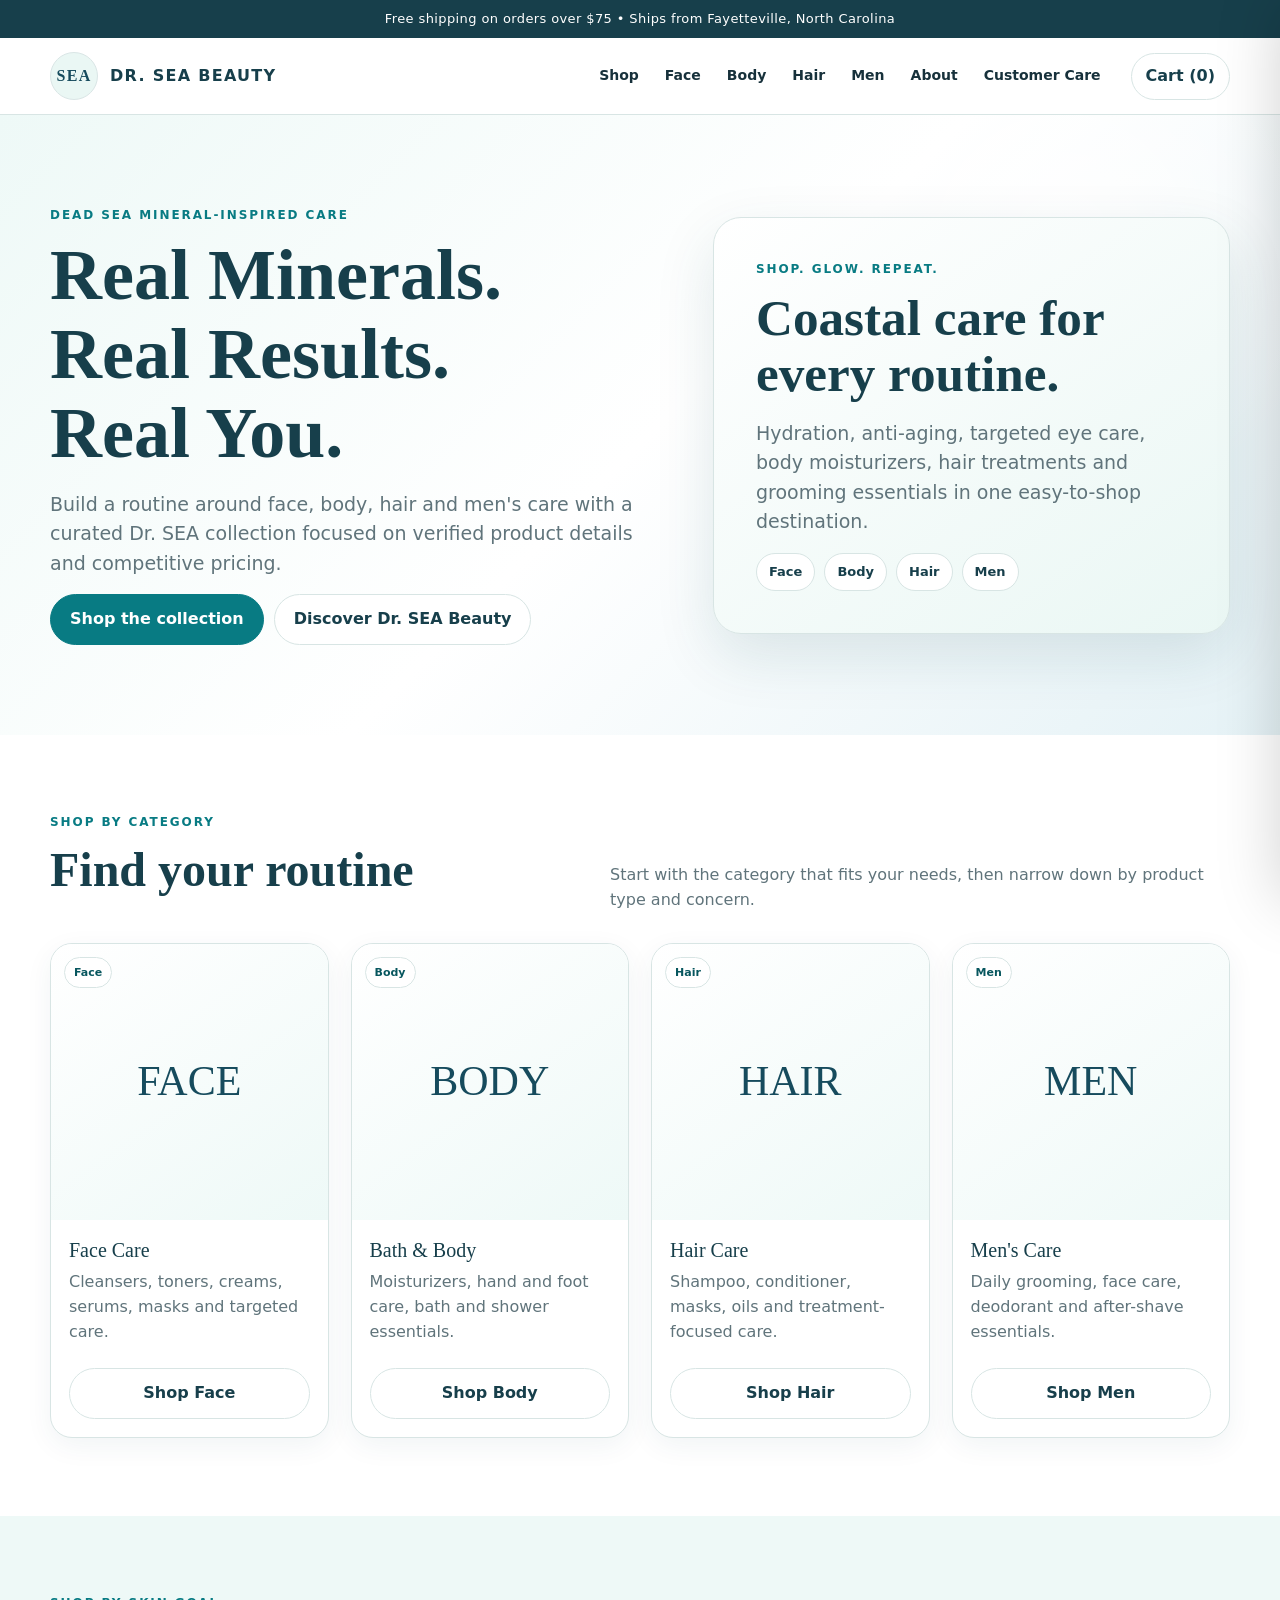
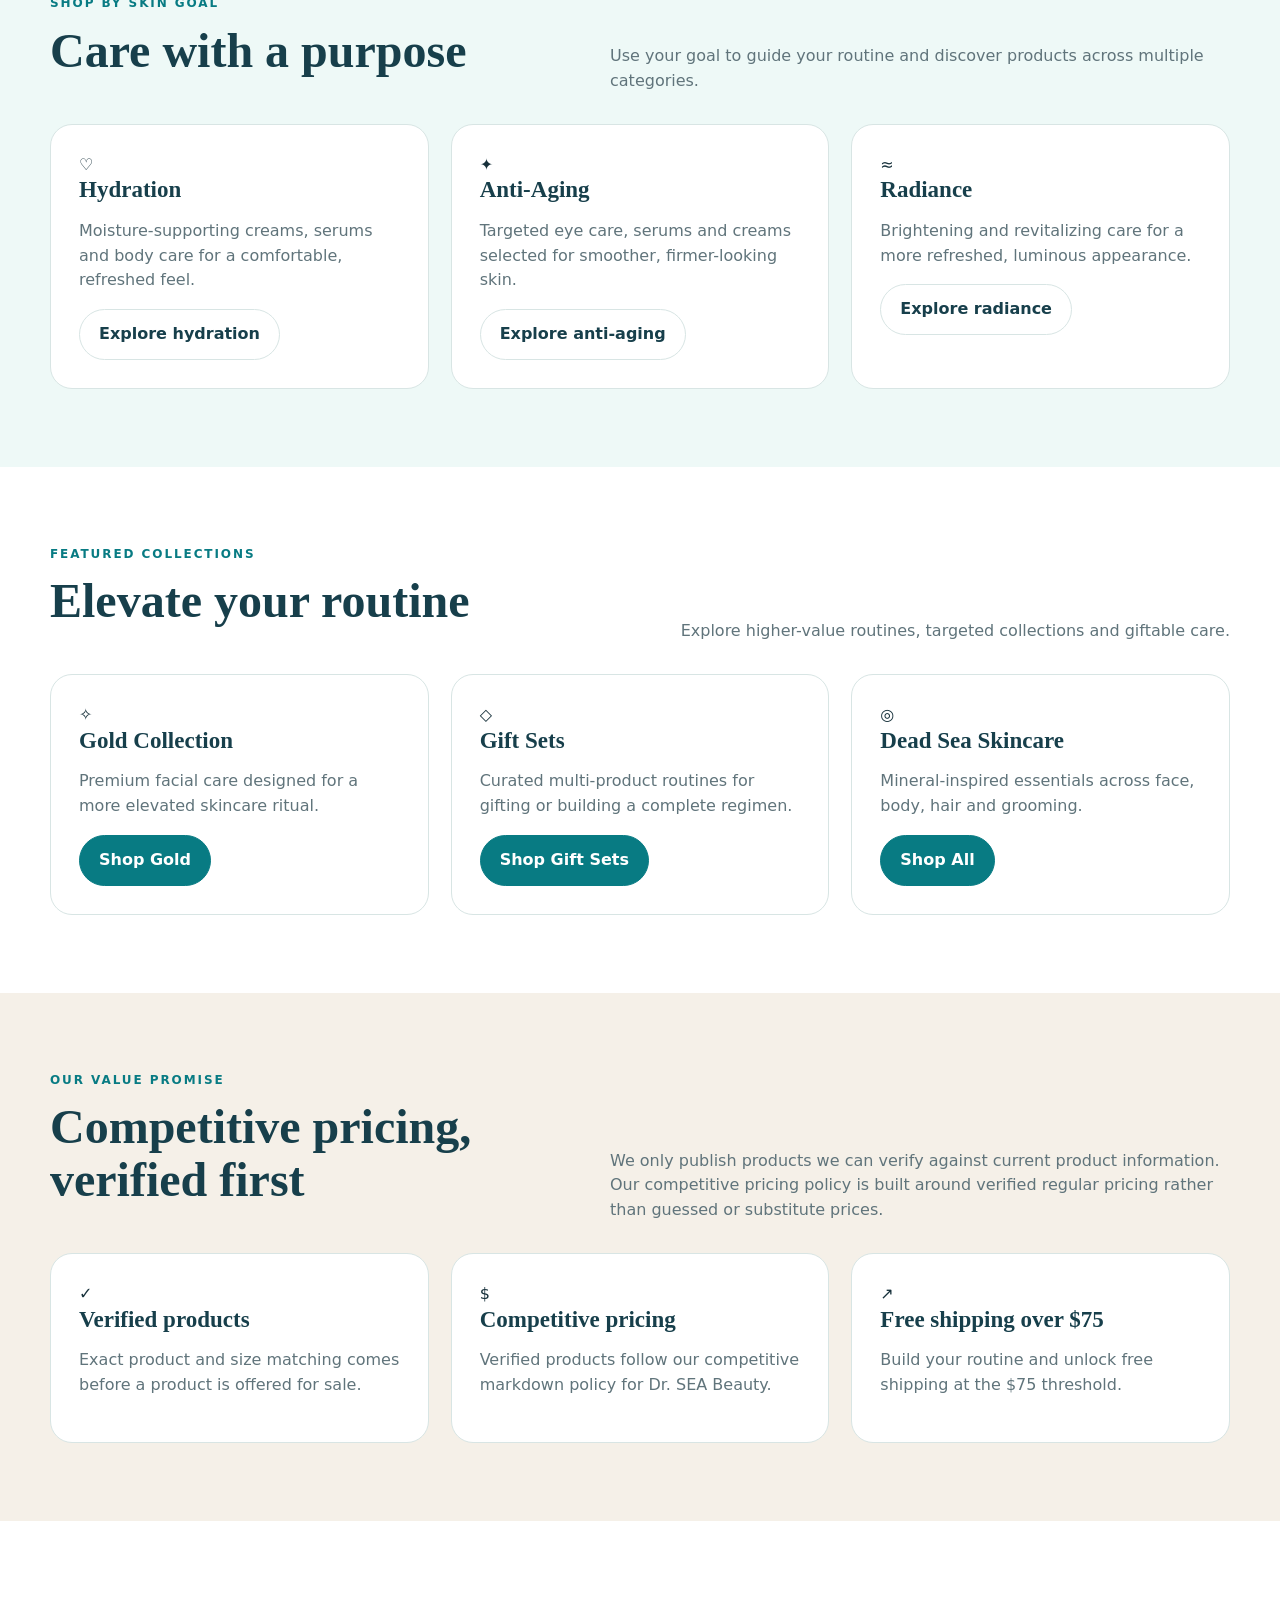
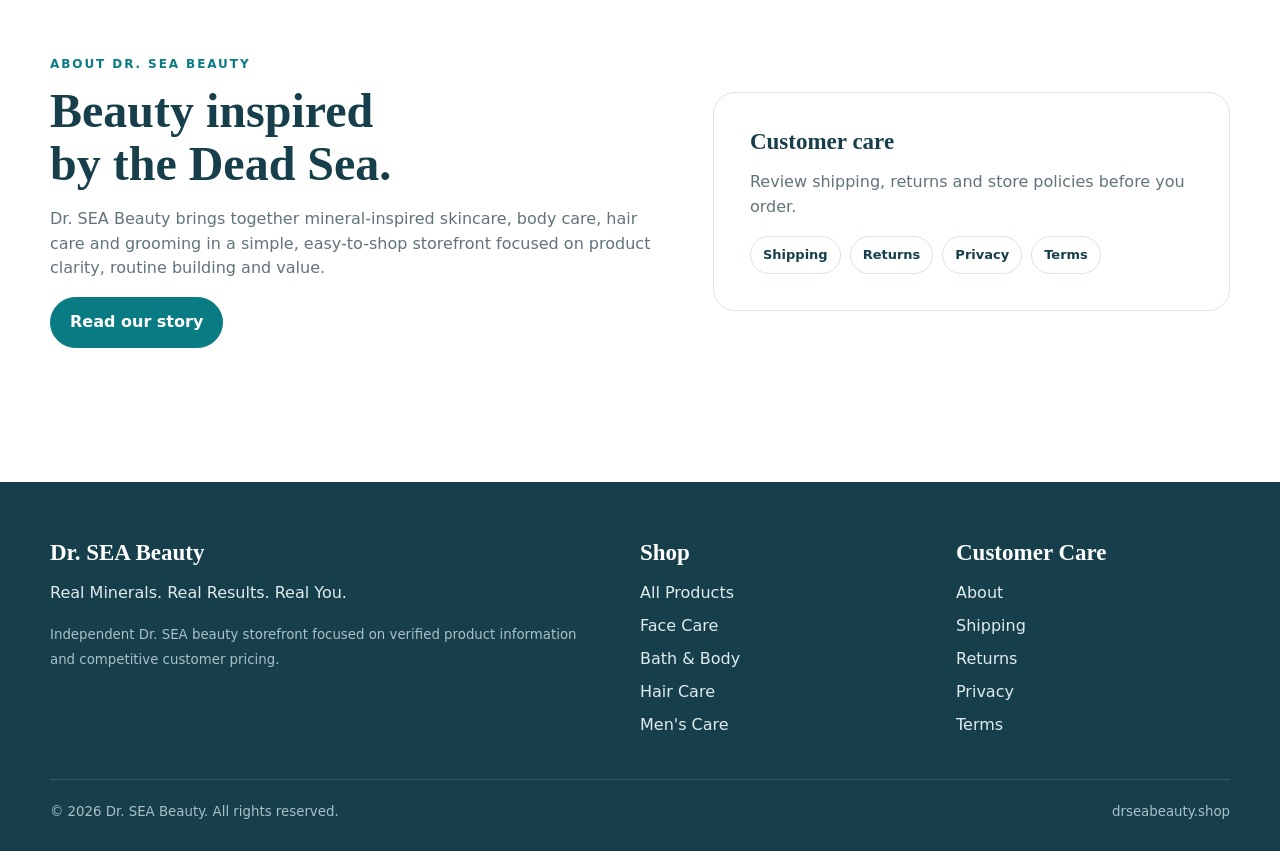
==== commit 9536b77b: "Polish homepage navigation and launch SEO" ====
--- a/index.html
+++ b/index.html
@@ -1,76 +1 @@
-<!doctype html>
-<html lang="en">
-<head>
-  <meta charset="utf-8">
-  <meta name="viewport" content="width=device-width, initial-scale=1">
-  <meta name="description" content="Shop Dr. SEA Beauty's verified-price collection of Dead Sea mineral-inspired facial, hair and men's care.">
-  <meta name="referrer" content="strict-origin-when-cross-origin">
-  <title>Dr. SEA Beauty | Dead Sea Mineral-Inspired Care</title>
-  <link rel="canonical" href="https://drseabeauty.shop/">
-  <link rel="stylesheet" href="assets/css/site.css">
-  <script src="assets/js/catalog.js" defer></script>
-  <script src="assets/js/site.js" defer></script>
-</head>
-<body>
-  <a class="skip-link" href="#main">Skip to content</a>
-  <div class="announcement">Verified prices only · Free U.S. shipping planned for orders over $75 · Checkout is not yet active</div>
-  <header class="header">
-    <div class="container nav">
-      <a class="brand" href="index.html" aria-label="Dr. SEA Beauty home"><span class="brand-mark" aria-hidden="true">DS</span>DR. SEA BEAUTY</a>
-      <nav class="navlinks" aria-label="Primary navigation">
-        <a href="shop.html">Shop</a><a href="shop.html?category=Facial+Care">Face</a><a href="shop.html?category=Hair+Care">Hair</a><a href="about.html">About</a><a href="catalog-status.html">Catalog status</a>
-      </nav>
-      <button class="cart-btn" type="button" data-open-cart aria-label="Open shopping bag">Bag <span class="cart-count" data-cart-count>0</span></button>
-    </div>
-  </header>
-
-  <main id="main">
-    <section class="hero">
-      <div class="container hero-grid">
-        <div>
-          <div class="eyebrow">Dead Sea mineral-inspired beauty</div>
-          <h1>Clear care. Verified prices.</h1>
-          <p>A focused collection of facial, hair and men’s care, published only when the product identity and official consumer price are verified.</p>
-          <div class="button-row"><a class="btn" href="shop.html">Shop the verified collection</a><a class="btn secondary" href="catalog-status.html">See catalog checks</a></div>
-          <div class="proof-strip">
-            <div><strong>10 products</strong><span>with verified storefront prices</span></div>
-            <div><strong>$0.50 lower</strong><span>than verified official regular price</span></div>
-            <div><strong>No guessing</strong><span>unverified items stay unpublished</span></div>
-          </div>
-        </div>
-        <div class="hero-panel" aria-hidden="true">
-          <div class="hero-orbit"></div><div class="hero-orbit"></div>
-          <div class="hero-product"><span class="brand-mark">DS</span><strong>Mineral-inspired care</strong><span>from the Dead Sea tradition</span></div>
-        </div>
-      </div>
-    </section>
-
-    <section class="section">
-      <div class="container">
-        <div class="section-head"><div><div class="eyebrow">Featured</div><h2>Daily care, thoughtfully selected</h2></div><p>Start with the prebiotic facial-care line. Every visible price has been checked before publication.</p></div>
-        <div class="grid" data-featured-products aria-live="polite"></div>
-        <div class="button-row"><a class="btn secondary" href="shop.html">View all 10 products</a></div>
-      </div>
-    </section>
-
-    <section class="section soft">
-      <div class="container">
-        <div class="pricing-banner"><div class="seal">−$0.50</div><div><h3>One simple pricing rule</h3><p>Dr. SEA Beauty’s published price is the verified official regular consumer price minus $0.50. EXW wholesale figures are never used as consumer prices.</p></div></div>
-      </div>
-    </section>
-
-    <section class="section">
-      <div class="container">
-        <div class="section-head"><div><div class="eyebrow">How we publish</div><h2>A smaller catalog you can trust</h2></div></div>
-        <div class="feature-grid">
-          <article class="feature"><span class="feature-index">01</span><h3>Match the product</h3><p class="muted">Reference number, size and product name must describe the same item before it appears.</p></article>
-          <article class="feature"><span class="feature-index">02</span><h3>Check the source</h3><p class="muted">We review the available manufacturer catalog and documentation without treating missing tracker data as a compliance conclusion.</p></article>
-          <article class="feature"><span class="feature-index">03</span><h3>Verify the price</h3><p class="muted">Only official regular consumer prices support storefront pricing. Wholesale EXW values are kept separate.</p></article>
-        </div>
-      </div>
-    </section>
-  </main>
-
-  <footer class="footer"><div class="container"><div class="footer-grid"><div><h3>Dr. SEA Beauty</h3><p>Dead Sea mineral-inspired care with clear product and pricing checks.</p><small>Fayetteville, North Carolina</small></div><div><h3>Browse</h3><a href="shop.html">Shop</a><a href="about.html">About</a><a href="catalog-status.html">Catalog status</a></div><div><h3>Customer care</h3><a href="shipping.html">Shipping</a><a href="returns.html">Returns</a><a href="privacy.html">Privacy</a><a href="terms.html">Terms</a></div></div><div class="footer-bottom"><small>© 2026 Dr. SEA Beauty</small><small>Checkout remains disabled until launch readiness is complete.</small></div></div></footer>
-</body>
-</html>
+<!doctype html><html lang="en"><head><meta charset="utf-8"><meta name="viewport" content="width=device-width,initial-scale=1"><title>Dr. SEA Beauty | Dead Sea Skincare, Body & Hair Care</title><meta name="description" content="Shop Dr. SEA Beauty for Dead Sea mineral-inspired face, body, hair and men's care. Verified products, competitive pricing and free shipping on orders over $75."><link rel="canonical" href="https://drseabeauty.shop/"><meta name="theme-color" content="#164b5d"><meta property="og:title" content="Dr. SEA Beauty | Real Minerals. Real Results. Real You."><meta property="og:description" content="Dead Sea mineral-inspired skincare, body care, hair care and men's grooming."><meta property="og:type" content="website"><meta property="og:url" content="https://drseabeauty.shop/"><link rel="stylesheet" href="assets/css/site.css"><script type="application/ld+json">{"@context":"https://schema.org","@type":"WebSite","name":"Dr. SEA Beauty","url":"https://drseabeauty.shop/","description":"Dead Sea mineral-inspired skincare, body care, hair care and men's grooming."}</script></head><body><div class="announcement">Free shipping on orders over $75 • Ships from Fayetteville, North Carolina</div><header class="header"><div class="container nav"><a class="brand" href="index.html"><span style="width:48px;height:48px;border-radius:50%;display:grid;place-items:center;background:#eaf7f4;color:#164b5d;font-family:Georgia;font-weight:800;border:1px solid #d9e5e5">SEA</span><span>DR. SEA BEAUTY</span></a><nav class="navlinks"><a href="shop.html">Shop</a><a href="shop.html?category=Facial%20Care">Face</a><a href="shop.html?category=Body%20Care">Body</a><a href="shop.html?category=Hair%20Care">Hair</a><a href="shop.html?category=Men%27s%20Care">Men</a><a href="about.html">About</a><a href="shipping.html">Customer Care</a></nav><button class="cart-btn" onclick="openCart()">Cart (<span data-cart-count>0</span>)</button></div></header><main><section class="hero"><div class="container hero-grid"><div><div class="eyebrow">Dead Sea mineral-inspired care</div><h1>Real Minerals.<br>Real Results.<br>Real You.</h1><p>Build a routine around face, body, hair and men's care with a curated Dr. SEA collection focused on verified product details and competitive pricing.</p><div style="display:flex;gap:10px;flex-wrap:wrap"><a class="btn" href="shop.html">Shop the collection</a><a class="btn secondary" href="about.html">Discover Dr. SEA Beauty</a></div></div><div class="feature" style="padding:42px;background:linear-gradient(145deg,#fff,#eaf7f4);border-radius:28px;box-shadow:var(--shadow)"><div class="eyebrow">Shop. Glow. Repeat.</div><h2 style="font-size:clamp(36px,4vw,54px)">Coastal care for every routine.</h2><p class="muted">Hydration, anti-aging, targeted eye care, body moisturizers, hair treatments and grooming essentials in one easy-to-shop destination.</p><div class="chips"><span class="chip active">Face</span><span class="chip">Body</span><span class="chip">Hair</span><span class="chip">Men</span></div></div></div></section><section class="section"><div class="container"><div class="section-head"><div><div class="eyebrow">Shop by category</div><h2>Find your routine</h2></div><p>Start with the category that fits your needs, then narrow down by product type and concern.</p></div><div class="grid"><a class="card" href="shop.html?category=Facial%20Care"><div class="card-media"><span class="badge">Face</span><div style="font-family:Georgia;font-size:42px;color:#164b5d">FACE</div></div><div class="card-body"><div class="card-title">Face Care</div><p class="muted">Cleansers, toners, creams, serums, masks and targeted care.</p><span class="btn secondary">Shop Face</span></div></a><a class="card" href="shop.html?category=Body%20Care"><div class="card-media"><span class="badge">Body</span><div style="font-family:Georgia;font-size:42px;color:#164b5d">BODY</div></div><div class="card-body"><div class="card-title">Bath & Body</div><p class="muted">Moisturizers, hand and foot care, bath and shower essentials.</p><span class="btn secondary">Shop Body</span></div></a><a class="card" href="shop.html?category=Hair%20Care"><div class="card-media"><span class="badge">Hair</span><div style="font-family:Georgia;font-size:42px;color:#164b5d">HAIR</div></div><div class="card-body"><div class="card-title">Hair Care</div><p class="muted">Shampoo, conditioner, masks, oils and treatment-focused care.</p><span class="btn secondary">Shop Hair</span></div></a><a class="card" href="shop.html?category=Men%27s%20Care"><div class="card-media"><span class="badge">Men</span><div style="font-family:Georgia;font-size:42px;color:#164b5d">MEN</div></div><div class="card-body"><div class="card-title">Men's Care</div><p class="muted">Daily grooming, face care, deodorant and after-shave essentials.</p><span class="btn secondary">Shop Men</span></div></a></div></div></section><section class="section soft"><div class="container"><div class="section-head"><div><div class="eyebrow">Shop by skin goal</div><h2>Care with a purpose</h2></div><p>Use your goal to guide your routine and discover products across multiple categories.</p></div><div class="feature-grid"><div class="feature"><div class="icon">♡</div><h3>Hydration</h3><p class="muted">Moisture-supporting creams, serums and body care for a comfortable, refreshed feel.</p><a class="btn secondary" href="shop.html">Explore hydration</a></div><div class="feature"><div class="icon">✦</div><h3>Anti-Aging</h3><p class="muted">Targeted eye care, serums and creams selected for smoother, firmer-looking skin.</p><a class="btn secondary" href="shop.html">Explore anti-aging</a></div><div class="feature"><div class="icon">≈</div><h3>Radiance</h3><p class="muted">Brightening and revitalizing care for a more refreshed, luminous appearance.</p><a class="btn secondary" href="shop.html">Explore radiance</a></div></div></div></section><section class="section"><div class="container"><div class="section-head"><div><div class="eyebrow">Featured collections</div><h2>Elevate your routine</h2></div><p>Explore higher-value routines, targeted collections and giftable care.</p></div><div class="feature-grid"><div class="feature"><div class="icon">✧</div><h3>Gold Collection</h3><p class="muted">Premium facial care designed for a more elevated skincare ritual.</p><a class="btn" href="shop.html">Shop Gold</a></div><div class="feature"><div class="icon">◇</div><h3>Gift Sets</h3><p class="muted">Curated multi-product routines for gifting or building a complete regimen.</p><a class="btn" href="shop.html">Shop Gift Sets</a></div><div class="feature"><div class="icon">◎</div><h3>Dead Sea Skincare</h3><p class="muted">Mineral-inspired essentials across face, body, hair and grooming.</p><a class="btn" href="shop.html">Shop All</a></div></div></div></section><section class="section sand"><div class="container"><div class="section-head"><div><div class="eyebrow">Our value promise</div><h2>Competitive pricing, verified first</h2></div><p>We only publish products we can verify against current product information. Our competitive pricing policy is built around verified regular pricing rather than guessed or substitute prices.</p></div><div class="feature-grid"><div class="feature"><div class="icon">✓</div><h3>Verified products</h3><p class="muted">Exact product and size matching comes before a product is offered for sale.</p></div><div class="feature"><div class="icon">$</div><h3>Competitive pricing</h3><p class="muted">Verified products follow our competitive markdown policy for Dr. SEA Beauty.</p></div><div class="feature"><div class="icon">↗</div><h3>Free shipping over $75</h3><p class="muted">Build your routine and unlock free shipping at the $75 threshold.</p></div></div></div></section><section class="section"><div class="container hero-grid" style="min-height:auto"><div><div class="eyebrow">About Dr. SEA Beauty</div><h2>Beauty inspired by the Dead Sea.</h2><p class="muted">Dr. SEA Beauty brings together mineral-inspired skincare, body care, hair care and grooming in a simple, easy-to-shop storefront focused on product clarity, routine building and value.</p><a class="btn" href="about.html">Read our story</a></div><div class="feature" style="padding:36px"><h3>Customer care</h3><p class="muted">Review shipping, returns and store policies before you order.</p><div class="chips"><a class="chip" href="shipping.html">Shipping</a><a class="chip" href="returns.html">Returns</a><a class="chip" href="privacy.html">Privacy</a><a class="chip" href="terms.html">Terms</a></div></div></div></section></main><footer class="footer"><div class="container"><div class="footer-grid"><div><h3>Dr. SEA Beauty</h3><p>Real Minerals. Real Results. Real You.</p><small>Independent Dr. SEA beauty storefront focused on verified product information and competitive customer pricing.</small></div><div><h3>Shop</h3><a href="shop.html">All Products</a><a href="shop.html?category=Facial%20Care">Face Care</a><a href="shop.html?category=Body%20Care">Bath & Body</a><a href="shop.html?category=Hair%20Care">Hair Care</a><a href="shop.html?category=Men%27s%20Care">Men's Care</a></div><div><h3>Customer Care</h3><a href="about.html">About</a><a href="shipping.html">Shipping</a><a href="returns.html">Returns</a><a href="privacy.html">Privacy</a><a href="terms.html">Terms</a></div></div><div class="footer-bottom"><small>© 2026 Dr. SEA Beauty. All rights reserved.</small><small>drseabeauty.shop</small></div></div></footer><div id="overlay" class="overlay" onclick="closeCart()"></div><aside id="cartDrawer" class="drawer"><div class="drawer-head"><h3>Your Cart</h3><button class="chip" onclick="closeCart()">Close</button></div><div id="cartItems" class="drawer-items"></div><div class="drawer-total"><div id="shipNote" class="muted"></div><h3>Subtotal: <span id="cartTotal">$0.00</span></h3><a class="btn" href="checkout.html">Checkout</a></div></aside><script src="assets/js/site.js"></script></body></html>
--- a/assets/css/site.css
+++ b/assets/css/site.css
@@ -63,7 +63,7 @@
 .hero-orbit { position: absolute; inset: 5%; border: 1px solid rgba(8, 123, 131, .17); border-radius: 50%; }
 .hero-orbit:nth-child(2) { inset: 16%; }
 .hero-product { position: relative; width: min(390px, 88%); padding: 46px 36px; border: 1px solid rgba(255,255,255,.75); border-radius: 48% 48% 28px 28px; background: rgba(255,255,255,.78); box-shadow: var(--shadow); backdrop-filter: blur(12px); text-align: center; }
-.hero-product .brand-mark { width: 76px; height: 76px; margin: 0 auto 22px; font-size: 20px; }
+.hero-product .brand-mark { width: 76px; height: 76px; margin: 0 auto 22px; color: #fff; font-size: 20px; }
 .hero-product strong { display: block; font-family: Georgia, serif; font-size: 32px; color: var(--deep); }
 .hero-product span { color: var(--sea); font-weight: 750; }
 .proof-strip { display: grid; grid-template-columns: repeat(3, 1fr); gap: 12px; margin-top: 34px; }
